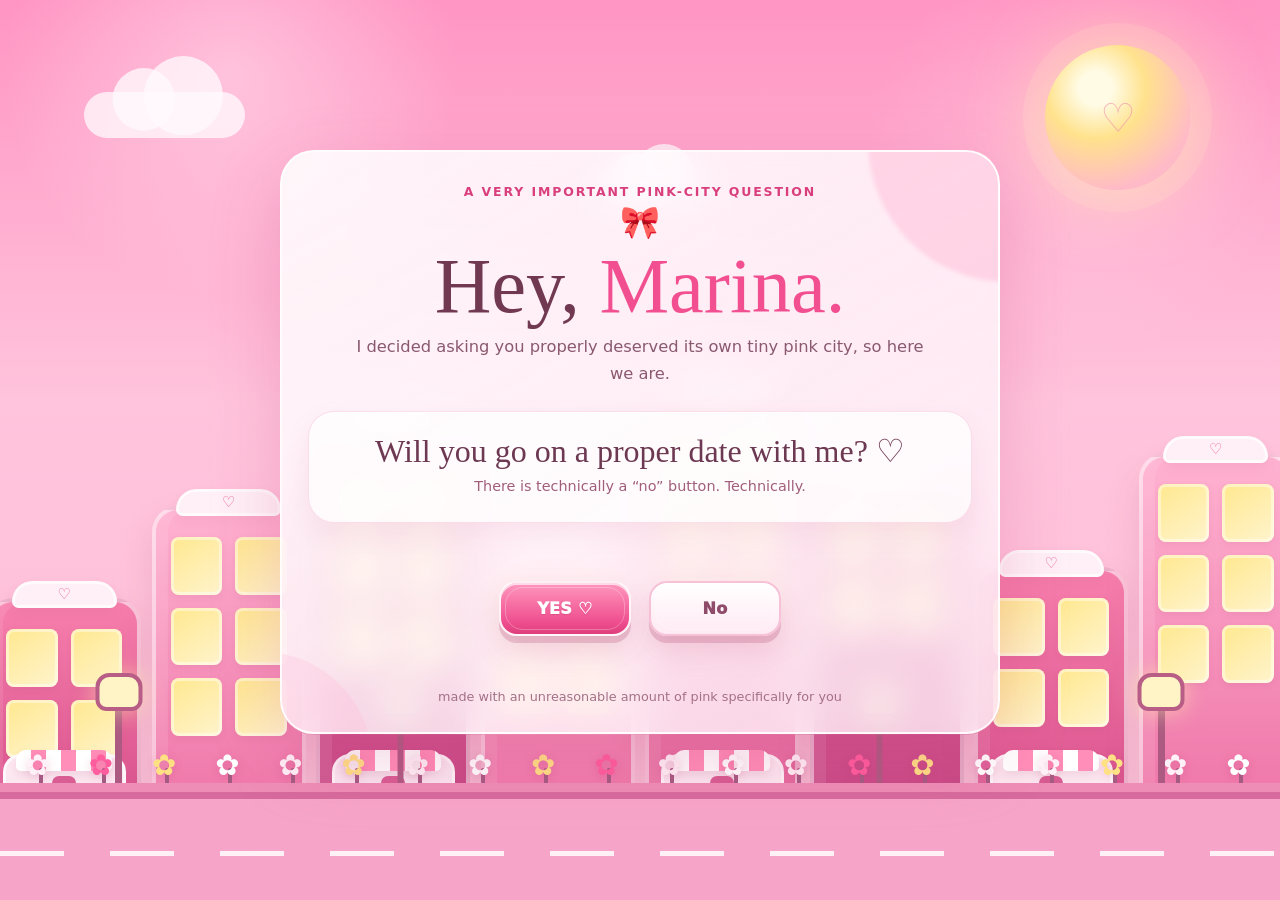
==== date/index.html @ 7b3c2dd6 "Make date page cuter and add final letter" ====
<!doctype html>
<html lang="en">
<head>
<meta charset="utf-8">
<meta name="viewport" content="width=device-width,initial-scale=1,viewport-fit=cover">
<meta name="theme-color" content="#ff8fbd">
<title>Marina, a proper date? ♡</title>
<style>
:root{--pink:#ff79ad;--hot:#f24f91;--rose:#d93f7d;--soft:#ffd5e7;--pale:#fff0f7;--ink:#6a3450;--glass:rgba(255,255,255,.8);--shadow:0 24px 70px rgba(198,63,120,.24)}
*{box-sizing:border-box}html{scroll-behavior:smooth}body{margin:0;min-height:100vh;font-family:Inter,ui-rounded,system-ui,-apple-system,"Segoe UI",sans-serif;color:var(--ink);background:linear-gradient(#ffacd0 0%,#ffd1e3 48%,#ffbdd7 100%);overflow-x:hidden}button,input{font:inherit}button{cursor:pointer;-webkit-tap-highlight-color:transparent}button:focus-visible,input:focus-visible{outline:4px solid rgba(255,255,255,.8);outline-offset:3px}
.scene{position:fixed;inset:0;overflow:hidden;pointer-events:none;z-index:0;background:radial-gradient(circle at 18% 8%,rgba(255,255,255,.38),transparent 17%),radial-gradient(circle at 84% 17%,rgba(255,246,250,.22),transparent 16%),linear-gradient(#ff95c3 0%,#ffc4dc 45%,#ffb2d0 100%)}
.sun{position:absolute;width:145px;height:145px;right:7vw;top:5vh;border-radius:50%;background:radial-gradient(circle at 35% 30%,#fffbe5 0 12%,#ffe28d 36%,#ffbac7 74%);box-shadow:0 0 0 22px rgba(255,242,190,.13),0 0 82px rgba(255,237,164,.7);animation:sunFloat 4s ease-in-out infinite}.sun:after{content:"♡";position:absolute;inset:0;display:grid;place-items:center;color:#ef8baa;font-size:2.5rem;opacity:.58}@keyframes sunFloat{50%{transform:translateY(-7px)}}
.cloud{position:absolute;width:175px;height:50px;border-radius:999px;background:rgba(255,250,253,.76);filter:blur(.2px)}.cloud:before,.cloud:after{content:"";position:absolute;background:inherit;border-radius:50%}.cloud:before{width:68px;height:68px;left:31px;bottom:8px}.cloud:after{width:86px;height:86px;right:24px;bottom:3px}.c1{left:6vw;top:10vh;transform:scale(.92)}.c2{left:44vw;top:18vh;transform:scale(.67)}
.cityGlow{position:absolute;left:0;right:0;bottom:10vh;height:49vh;background:linear-gradient(transparent,rgba(255,239,247,.1) 55%,rgba(255,230,241,.4))}.city{position:absolute;left:-2vw;right:-2vw;bottom:10vh;height:49vh;display:flex;align-items:end;justify-content:center;gap:.8vw;padding:0 1vw}.building{position:relative;width:12.5vw;min-width:90px;max-width:185px;border:4px solid rgba(255,255,255,.55);border-bottom:0;border-radius:26px 26px 0 0;background:linear-gradient(180deg,#f77fad,#d9528d);box-shadow:inset 12px 0 rgba(255,255,255,.09),0 18px 34px rgba(146,51,90,.15)}.building:nth-child(2n){background:linear-gradient(180deg,#ffb2d1,#ee75a8)}.building:nth-child(3n){background:linear-gradient(180deg,#e968a3,#c74985)}.building:nth-child(5n){background:linear-gradient(180deg,#ff9cc3,#e56b9f)}.b1{height:48%}.b2{height:69%}.b3{height:84%}.b4{height:58%}.b5{height:93%}.b6{height:76%}.b7{height:55%}.b8{height:81%}.roof{position:absolute;left:14%;right:14%;top:-21px;height:27px;border-radius:22px 22px 7px 7px;background:#fff0f7;border:3px solid rgba(255,255,255,.68);box-shadow:0 5px 12px rgba(170,62,107,.08)}.roof:after{content:"♡";position:absolute;left:50%;top:1px;transform:translateX(-50%);color:#e96099;font-size:15px;font-weight:900}.windows{display:grid;grid-template-columns:repeat(2,1fr);gap:13px;padding:27px 15px 18px}.win{aspect-ratio:1/1.12;border-radius:8px;background:linear-gradient(145deg,#ffe88f,#fff4cd);box-shadow:inset 0 0 0 3px rgba(255,255,255,.42),0 3px 7px rgba(164,68,104,.1)}.shop{position:absolute;left:8%;right:8%;bottom:0;height:56px;border-radius:18px 18px 0 0;background:rgba(255,245,250,.92);border:3px solid rgba(255,255,255,.62);border-bottom:0}.awning{position:absolute;left:9%;right:9%;bottom:39px;height:21px;border-radius:10px 10px 5px 5px;background:repeating-linear-gradient(90deg,#fff 0 15px,#ff8eb8 15px 30px);box-shadow:0 5px 10px rgba(151,51,91,.1)}.door{position:absolute;left:50%;bottom:0;transform:translateX(-50%);width:24px;height:34px;border-radius:7px 7px 0 0;background:#d85d93}.street{position:absolute;left:0;right:0;bottom:0;height:13vh;background:linear-gradient(#ee8eb7 0 8%,#d76b9d 8% 14%,#f6a5c8 14% 100%)}.street:after{content:"";position:absolute;left:0;right:0;top:58%;height:5px;background:repeating-linear-gradient(90deg,rgba(255,255,255,.85) 0 64px,transparent 64px 110px)}.flowerbed{position:absolute;left:0;right:0;bottom:10.5vh;height:72px;display:flex;justify-content:space-around;align-items:end;padding:0 8px}.flower{position:relative;width:28px;height:58px}.flower:before{content:"";position:absolute;left:13px;bottom:0;width:4px;height:38px;background:#a45d84;border-radius:3px}.flower:after{content:"✿";position:absolute;left:0;top:0;font-size:29px;color:#fff1f7;text-shadow:0 2px 8px rgba(197,56,114,.25)}.flower:nth-child(2n):after{color:#ff5d9d}.flower:nth-child(3n):after{color:#ffe184}.flower:nth-child(4n):after{color:#fff}.lamp{position:absolute;bottom:10.2vh;width:7px;height:118px;background:#ad5a82;border-radius:7px}.lamp:before{content:"";position:absolute;left:50%;top:-17px;transform:translateX(-50%);width:39px;height:30px;border-radius:14px 14px 11px 11px;background:#fff4c6;border:4px solid #b75d86;box-shadow:0 0 23px rgba(255,240,169,.6)}.l1{left:9vw}.l2{right:9vw}.l3{left:31vw;transform:scale(.85)}.l4{right:31vw;transform:scale(.85)}.petal{position:absolute;top:-10vh;font-size:18px;opacity:.7;animation:fall linear infinite;color:#fff4f9;text-shadow:0 2px 7px rgba(199,65,118,.14)}@keyframes fall{to{transform:translate(70px,120vh) rotate(420deg);opacity:.15}}
main{position:relative;z-index:2;min-height:100vh;display:grid;place-items:center;padding:34px 16px 50px}.card{width:min(720px,100%);border:2px solid rgba(255,255,255,.84);border-radius:34px;background:linear-gradient(150deg,rgba(255,255,255,.87),rgba(255,238,247,.78));backdrop-filter:blur(18px);-webkit-backdrop-filter:blur(18px);box-shadow:var(--shadow);padding:32px 26px 28px;overflow:hidden;position:relative}.card:before{content:"";position:absolute;width:280px;height:280px;border-radius:50%;right:-150px;top:-150px;background:rgba(255,126,177,.22);filter:blur(2px)}.card:after{content:"";position:absolute;width:220px;height:220px;border-radius:50%;left:-130px;bottom:-140px;background:rgba(255,188,216,.28)}.card>*{position:relative;z-index:1}.mini{text-align:center;font-size:.78rem;font-weight:900;letter-spacing:.15em;text-transform:uppercase;color:var(--rose)}.bow{text-align:center;font-size:2rem;margin:4px 0 3px}h1,h2{font-family:Georgia,"Times New Roman",serif;font-weight:500}h1{margin:7px auto 10px;text-align:center;font-size:clamp(2.4rem,7vw,4.9rem);line-height:.97;color:#713951}h1 span,h2 span{color:var(--hot)}.subtitle{max-width:570px;margin:0 auto;text-align:center;line-height:1.65;color:#8a5970;font-size:1.02rem}.question{margin:24px auto 15px;padding:20px 18px;border-radius:26px;background:rgba(255,255,255,.77);border:1px solid rgba(229,83,142,.18);text-align:center;box-shadow:inset 0 1px 0 rgba(255,255,255,.95),0 10px 26px rgba(176,62,110,.08)}.questionText{font-size:clamp(1.45rem,4vw,2rem);font-family:Georgia,"Times New Roman",serif;color:#6d3851}.tease{min-height:24px;margin-top:8px;color:#a15e7b;font-size:.9rem}.answerZone{min-height:135px;display:flex;align-items:center;justify-content:center;gap:18px;flex-wrap:wrap;padding:12px 0 6px}
.answer,.continue,.option,.messageBtn,.letterClose{position:relative;border:2px solid rgba(255,255,255,.92);box-shadow:0 7px 0 rgba(167,55,103,.22),0 14px 28px rgba(184,61,112,.18),inset 0 2px 0 rgba(255,255,255,.65);transition:transform .16s ease,box-shadow .16s ease,filter .16s ease}.answer:before,.continue:before,.option:before,.messageBtn:before{content:"";position:absolute;inset:4px;border-radius:inherit;border:1px solid rgba(255,255,255,.28);pointer-events:none}.answer{border-radius:18px;padding:16px 29px;font-weight:950;letter-spacing:.02em;min-width:132px}.yes{color:#fff;background:linear-gradient(180deg,#ff97bd 0%,#ef4f8f 76%,#de3e7c 100%);text-shadow:0 1px 1px rgba(145,36,79,.2);transform:scale(var(--yesScale,1));z-index:4}.no{color:#8f4c6a;background:linear-gradient(180deg,#fff 0%,#ffeaf3 100%);border-color:#f7c2d7}.answer:hover,.continue:hover:not(:disabled),.option:hover,.messageBtn:hover,.letterClose:hover{filter:brightness(1.035);transform:translateY(-2px)}.answer:active,.continue:active:not(:disabled),.option:active,.messageBtn:active,.letterClose:active{transform:translateY(5px);box-shadow:0 2px 0 rgba(167,55,103,.22),0 7px 15px rgba(184,61,112,.14),inset 0 2px 0 rgba(255,255,255,.5)}.yes:active{transform:scale(var(--yesScale,1)) translateY(5px)}.step{display:none}.step.show{display:block;animation:stepIn .45s cubic-bezier(.2,.8,.2,1)}@keyframes stepIn{from{opacity:0;transform:translateY(14px) scale(.985)}}h2{text-align:center;font-size:clamp(2rem,6vw,3.4rem);margin:8px 0;color:#6f3852}.bigYay{text-align:center;font-size:2.4rem;margin:0 0 4px}.stepCopy{text-align:center;color:#88586e;line-height:1.6;margin:0 auto 20px;max-width:560px}.dateBox{max-width:420px;margin:0 auto;padding:19px;border-radius:24px;background:rgba(255,255,255,.8);border:1px solid rgba(222,81,139,.18);box-shadow:0 10px 25px rgba(174,65,112,.08)}.dateBox label{display:block;font-size:.86rem;font-weight:900;color:#ad5a7e;margin-bottom:8px}.dateBox input{width:100%;padding:15px 16px;border-radius:17px;border:1.5px solid #efacc9;background:#fff;color:#6b3850;outline:none}.dateBox input:focus{border-color:#f26b9f;box-shadow:0 0 0 4px rgba(242,107,159,.12)}.continue{width:100%;margin-top:13px;border-radius:17px;padding:15px 16px;font-weight:950;color:#fff;background:linear-gradient(180deg,#ff98be 0%,#ef4f8f 74%,#dc3e7b 100%);text-shadow:0 1px 1px rgba(145,36,79,.18)}.continue:disabled{opacity:.45;cursor:not-allowed;box-shadow:0 3px 0 rgba(167,55,103,.13);filter:grayscale(.15)}.options{display:grid;grid-template-columns:repeat(2,1fr);gap:14px;margin-top:18px}.option{min-height:122px;padding:18px 16px;border-radius:20px;background:linear-gradient(180deg,#fff 0%,#fff0f7 100%);color:#6b3c52;text-align:left;border-color:#f7c0d6}.option:hover{box-shadow:0 9px 0 rgba(167,55,103,.17),0 18px 32px rgba(174,65,112,.14),inset 0 2px 0 rgba(255,255,255,.7)}.option.selected{border-color:#f16e9f;background:linear-gradient(180deg,#ffe7f0 0%,#ffd6e5 100%);box-shadow:0 7px 0 rgba(202,69,123,.26),0 0 0 4px rgba(241,110,159,.11),0 15px 28px rgba(174,65,112,.13)}.option .icon{font-size:1.65rem;display:block;margin-bottom:6px}.option strong{display:block;font-size:1rem}.option small{display:block;margin-top:5px;line-height:1.4;color:#9c6b81}.lock{margin-top:17px}.summary{margin:19px auto 0;max-width:500px;padding:18px;border-radius:23px;background:rgba(255,255,255,.8);border:1px solid rgba(221,81,139,.16);text-align:center;line-height:1.7}.summary strong{color:var(--hot)}.finalHearts{font-size:1.5rem;letter-spacing:7px;text-align:center;color:#f05f98;margin-top:15px}.tiny{text-align:center;margin-top:16px;color:#a37187;font-size:.8rem}
.messageBtn{display:none;position:absolute!important;z-index:8!important;top:18px;right:18px;border-radius:15px;padding:11px 14px;background:linear-gradient(180deg,#fff 0%,#ffe2ee 100%);color:#9b4f70;font-weight:950;border-color:#f8c5d9}.messageBtn.show{display:inline-flex;align-items:center;gap:7px;animation:messagePop .35s ease}@keyframes messagePop{from{opacity:0;transform:scale(.8)}}
.letterModal{position:fixed;inset:0;z-index:60;display:none;align-items:center;justify-content:center;padding:18px;background:rgba(100,42,69,.42);backdrop-filter:blur(9px);-webkit-backdrop-filter:blur(9px)}.letterModal.show{display:flex;animation:modalFade .22s ease}@keyframes modalFade{from{opacity:0}}.letterPaper{position:relative;width:min(590px,100%);max-height:86vh;overflow:auto;padding:54px 38px 34px;border-radius:7px 7px 22px 22px;background:repeating-linear-gradient(180deg,rgba(214,124,155,.11) 0 1px,transparent 1px 32px),linear-gradient(145deg,#fffaf4,#fff1f6);border:2px solid #fff;box-shadow:0 28px 90px rgba(92,36,62,.3);transform-origin:top center;animation:letterIn .32s cubic-bezier(.2,.8,.2,1)}@keyframes letterIn{from{opacity:0;transform:translateY(-12px) scale(.96) rotateX(-8deg)}}.letterPaper:before{content:"";position:absolute;left:0;right:0;top:0;height:38px;background:linear-gradient(135deg,transparent 48%,rgba(240,150,183,.28) 49% 51%,transparent 52%),linear-gradient(225deg,transparent 48%,rgba(240,150,183,.28) 49% 51%,transparent 52%);opacity:.7}.letterPaper:after{content:"♡";position:absolute;right:27px;bottom:24px;width:52px;height:52px;border-radius:50%;display:grid;place-items:center;background:#e85891;color:#fff;font-size:1.45rem;box-shadow:0 5px 0 #c94178,0 10px 18px rgba(171,55,101,.18)}.letterClose{position:absolute;right:15px;top:14px;width:42px;height:42px;border-radius:13px;padding:0;background:linear-gradient(#fff,#ffe5ef);color:#a34d71;font-weight:950;border-color:#f5c1d5}.letterTo{font-family:Georgia,"Times New Roman",serif;font-size:1.55rem;color:#8e4968;margin-bottom:20px}.letterBody{font-family:Georgia,"Times New Roman",serif;font-size:1.08rem;line-height:1.95;color:#70465a}.letterBody p{margin:0 0 17px}.letterBody strong{color:#d94782}.letterSign{margin-top:22px;font-family:Georgia,"Times New Roman",serif;font-style:italic;color:#a34e72;font-size:1.12rem}.burst{position:fixed;z-index:50;pointer-events:none;font-size:22px;animation:burst 1000ms ease-out forwards}@keyframes burst{from{transform:translate(-50%,-50%) scale(.3);opacity:1}to{transform:translate(calc(-50% + var(--x)),calc(-50% + var(--y))) rotate(var(--r)) scale(1.5);opacity:0}}
@media(max-width:650px){.card{padding:27px 15px 23px;border-radius:28px}.options{grid-template-columns:1fr}.answerZone{gap:12px}.city{gap:.25vw;left:-8vw;right:-8vw;height:45vh}.building{min-width:72px}.windows{gap:8px;padding:20px 9px}.sun{width:105px;height:105px}.messageBtn{top:12px;right:12px;padding:10px 11px;font-size:.82rem}.letterPaper{padding:50px 20px 28px}.letterBody{font-size:1rem;line-height:1.8}.lamp{display:none}}@media(prefers-reduced-motion:reduce){*{scroll-behavior:auto!important}.petal,.sun{animation:none!important}}
</style>
</head>
<body>
<div class="scene" aria-hidden="true">
<div class="sun"></div><div class="cloud c1"></div><div class="cloud c2"></div><div class="cityGlow"></div>
<div class="city">
<div class="building b1"><div class="roof"></div><div class="windows"><i class="win"></i><i class="win"></i><i class="win"></i><i class="win"></i></div><div class="shop"><div class="awning"></div><div class="door"></div></div></div>
<div class="building b2"><div class="roof"></div><div class="windows"><i class="win"></i><i class="win"></i><i class="win"></i><i class="win"></i><i class="win"></i><i class="win"></i></div></div>
<div class="building b3"><div class="roof"></div><div class="windows"><i class="win"></i><i class="win"></i><i class="win"></i><i class="win"></i><i class="win"></i><i class="win"></i></div><div class="shop"><div class="awning"></div><div class="door"></div></div></div>
<div class="building b4"><div class="roof"></div><div class="windows"><i class="win"></i><i class="win"></i><i class="win"></i><i class="win"></i></div></div>
<div class="building b5"><div class="roof"></div><div class="windows"><i class="win"></i><i class="win"></i><i class="win"></i><i class="win"></i><i class="win"></i><i class="win"></i></div><div class="shop"><div class="awning"></div><div class="door"></div></div></div>
<div class="building b6"><div class="roof"></div><div class="windows"><i class="win"></i><i class="win"></i><i class="win"></i><i class="win"></i></div></div>
<div class="building b7"><div class="roof"></div><div class="windows"><i class="win"></i><i class="win"></i><i class="win"></i><i class="win"></i></div><div class="shop"><div class="awning"></div><div class="door"></div></div></div>
<div class="building b8"><div class="roof"></div><div class="windows"><i class="win"></i><i class="win"></i><i class="win"></i><i class="win"></i><i class="win"></i><i class="win"></i></div></div>
</div>
<div class="flowerbed"><span class="flower"></span><span class="flower"></span><span class="flower"></span><span class="flower"></span><span class="flower"></span><span class="flower"></span><span class="flower"></span><span class="flower"></span><span class="flower"></span><span class="flower"></span><span class="flower"></span><span class="flower"></span><span class="flower"></span><span class="flower"></span><span class="flower"></span><span class="flower"></span><span class="flower"></span><span class="flower"></span><span class="flower"></span><span class="flower"></span></div><span class="lamp l1"></span><span class="lamp l2"></span><span class="lamp l3"></span><span class="lamp l4"></span><div class="street"></div>
</div>
<main><section class="card" id="card">
<button class="messageBtn" id="messageBtn" type="button" aria-haspopup="dialog">💌 New message</button>
<div class="step show" id="step1"><div class="mini">a very important pink-city question</div><div class="bow">🎀</div><h1>Hey, <span>Marina.</span></h1><p class="subtitle">I decided asking you properly deserved its own tiny pink city, so here we are.</p><div class="question"><div class="questionText">Will you go on a proper date with me? ♡</div><div class="tease" id="tease">There is technically a “no” button. Technically.</div></div><div class="answerZone" id="answerZone"><button class="answer yes" id="yesBtn" type="button">YES ♡</button><button class="answer no" id="noBtn" type="button">No</button></div><div class="tiny">made with an unreasonable amount of pink specifically for you</div></div>
<div class="step" id="step2"><div class="bigYay">💗 🎀 💗</div><h2>YAY! <span>You said yes.</span></h2><p class="stepCopy">Okay, important decision number two: pick the day that works best for you.</p><div class="dateBox"><label for="dateInput">Choose our date ♡</label><input id="dateInput" type="date" aria-label="Choose a date"><button class="continue" id="dateContinue" type="button" disabled>Next: pick the vibe ♡</button></div></div>
<div class="step" id="step3"><div class="bigYay">🌷 💕 🌷</div><h2>Pick the <span>date vibe.</span></h2><p class="stepCopy">No spoilers. Just choose what sounds cutest and I’ll handle the actual plan.</p><div class="options" id="options"><button class="option" type="button" data-choice="Something outdoors"><span class="icon">🌷</span><strong>Something Outdoors</strong><small>Fresh air, cute views, and somewhere we can walk around.</small></button><button class="option" type="button" data-choice="Something cozy indoors"><span class="icon">🎀</span><strong>Something Cozy Indoors</strong><small>Comfortable, cute, and definitely not dependent on the weather.</small></button><button class="option" type="button" data-choice="Food + somewhere cute"><span class="icon">🍓</span><strong>Food + Somewhere Cute</strong><small>Good food first. The rest stays a mystery.</small></button><button class="option" type="button" data-choice="Something fun and active"><span class="icon">✨</span><strong>Something Fun & Active</strong><small>A little more doing, a little less sitting around.</small></button><button class="option" type="button" data-choice="Chill and talk"><span class="icon">💗</span><strong>Chill & Talk</strong><small>Low-pressure, relaxed, and plenty of time together.</small></button><button class="option" type="button" data-choice="Surprise me"><span class="icon">🎁</span><strong>Surprise Me</strong><small>You pick the day. I pick everything else.</small></button></div><button class="continue lock" id="lockBtn" type="button" disabled>Lock it in ♡</button></div>
<div class="step" id="step4"><div class="bigYay">💞 ✨ 🎀 ✨ 💞</div><h2>It’s a <span>date.</span></h2><p class="stepCopy">Excellent choice. I am now officially way too excited about this.</p><div class="summary" id="summary"></div><div class="finalHearts">♡ ♡ ♡ ♡ ♡</div><div class="tiny">Screenshot this so there is absolutely no pretending this never happened.</div></div>
</section></main>
<div class="letterModal" id="letterModal" role="dialog" aria-modal="true" aria-labelledby="letterTitle"><article class="letterPaper"><button class="letterClose" id="letterClose" type="button" aria-label="Close letter">×</button><div class="letterTo" id="letterTitle">Dear Marina, ♡</div><div class="letterBody"><p>I know we joke around, bully each other, and probably spend way too much time pretending we don’t care as much as we actually do, but I wanted to say something without turning it into a joke for once.</p><p>I really like the person you are. You’re sweet in ways you probably don’t even notice, you show up for people when they need you, and somehow you make normal days feel a little more fun just by being there.</p><p>I know talking about feelings isn’t always the easiest thing for you, and I never want you to feel like you have to force anything or have the perfect words. I just want you to know that <strong>I appreciate you, I care about you, and I’m really happy I get to know you.</strong></p><p>So yes, this whole ridiculous pink city was me trying to ask you on a proper date, but more than that, I wanted you to have something you could open and know that somebody was thinking about you and smiling while making it.</p><p>I’m really looking forward to our date, Marina. Not because it has to be perfect, but because it gets to be with you. ♡</p></div><div class="letterSign">Yours,<br>Andrew ♡</div></article></div>
<script>
const step1=document.getElementById('step1'),step2=document.getElementById('step2'),step3=document.getElementById('step3'),step4=document.getElementById('step4'),yesBtn=document.getElementById('yesBtn'),noBtn=document.getElementById('noBtn'),tease=document.getElementById('tease'),dateInput=document.getElementById('dateInput'),dateContinue=document.getElementById('dateContinue'),lockBtn=document.getElementById('lockBtn'),options=[...document.querySelectorAll('.option')],summary=document.getElementById('summary'),messageBtn=document.getElementById('messageBtn'),letterModal=document.getElementById('letterModal'),letterClose=document.getElementById('letterClose');let noCount=0,chosenDate='',chosenChoice='';const noMessages=['Interesting choice. The YES button has filed an appeal.','Are you suuuure? Because it appears to be getting stronger.','Marina. The pink city is literally watching.','Okay, now you’re just feeding the YES button.','This is getting suspiciously difficult to say no to.','I fear YES may soon become the entire website.','At this point the universe is being very clear.'];
function showStep(from,to){from.classList.remove('show');to.classList.add('show');document.getElementById('card').scrollIntoView({behavior:'smooth',block:'center'})}function heartBurst(x=innerWidth/2,y=innerHeight/2,amount=22){const symbols=['♡','♥','✿','🎀','✨'];for(let i=0;i<amount;i++){const el=document.createElement('span');el.className='burst';el.textContent=symbols[Math.floor(Math.random()*symbols.length)];el.style.left=x+'px';el.style.top=y+'px';el.style.setProperty('--x',(Math.random()*300-150)+'px');el.style.setProperty('--y',(Math.random()*300-160)+'px');el.style.setProperty('--r',(Math.random()*360-180)+'deg');el.style.color=i%3===0?'#fff':'#f14f90';document.body.appendChild(el);setTimeout(()=>el.remove(),1050)}}
noBtn.addEventListener('click',()=>{noCount++;const scale=Math.min(1+noCount*.28,3.15);yesBtn.style.setProperty('--yesScale',scale);tease.textContent=noMessages[Math.min(noCount-1,noMessages.length-1)];noBtn.textContent=noCount<3?'No':(noCount<5?'Still no':'...no?')});yesBtn.addEventListener('click',e=>{heartBurst(e.clientX||innerWidth/2,e.clientY||innerHeight/2,28);setTimeout(()=>showStep(step1,step2),280)});const tomorrow=new Date();tomorrow.setDate(tomorrow.getDate()+1);const yyyy=tomorrow.getFullYear(),mm=String(tomorrow.getMonth()+1).padStart(2,'0'),dd=String(tomorrow.getDate()).padStart(2,'0');dateInput.min=`${yyyy}-${mm}-${dd}`;dateInput.addEventListener('change',()=>{chosenDate=dateInput.value;dateContinue.disabled=!chosenDate});dateContinue.addEventListener('click',()=>{if(!chosenDate)return;showStep(step2,step3)});options.forEach(btn=>btn.addEventListener('click',()=>{options.forEach(x=>x.classList.remove('selected'));btn.classList.add('selected');chosenChoice=btn.dataset.choice;lockBtn.disabled=false}));lockBtn.addEventListener('click',e=>{if(!chosenDate||!chosenChoice)return;const d=new Date(chosenDate+'T12:00:00');const pretty=d.toLocaleDateString(undefined,{weekday:'long',month:'long',day:'numeric',year:'numeric'});summary.innerHTML=`<strong>${pretty}</strong><br>${chosenChoice}<br><br>Official status: extremely cute and 100% happening. ♡`;heartBurst(e.clientX||innerWidth/2,e.clientY||innerHeight/2,34);setTimeout(()=>{showStep(step3,step4);messageBtn.classList.add('show')},250)});
function openLetter(){letterModal.classList.add('show');document.body.style.overflow='hidden';letterClose.focus()}function closeLetter(){letterModal.classList.remove('show');document.body.style.overflow='';messageBtn.focus()}messageBtn.addEventListener('click',openLetter);letterClose.addEventListener('click',closeLetter);letterModal.addEventListener('click',e=>{if(e.target===letterModal)closeLetter()});document.addEventListener('keydown',e=>{if(e.key==='Escape'&&letterModal.classList.contains('show'))closeLetter()});(function makePetals(){const scene=document.querySelector('.scene');for(let i=0;i<24;i++){const p=document.createElement('span');p.className='petal';p.textContent=i%4===0?'✿':'♡';p.style.left=Math.random()*100+'vw';p.style.animationDuration=(8+Math.random()*10)+'s';p.style.animationDelay=(-Math.random()*14)+'s';p.style.fontSize=(12+Math.random()*16)+'px';scene.appendChild(p)}})();
</script>
</body>
</html>
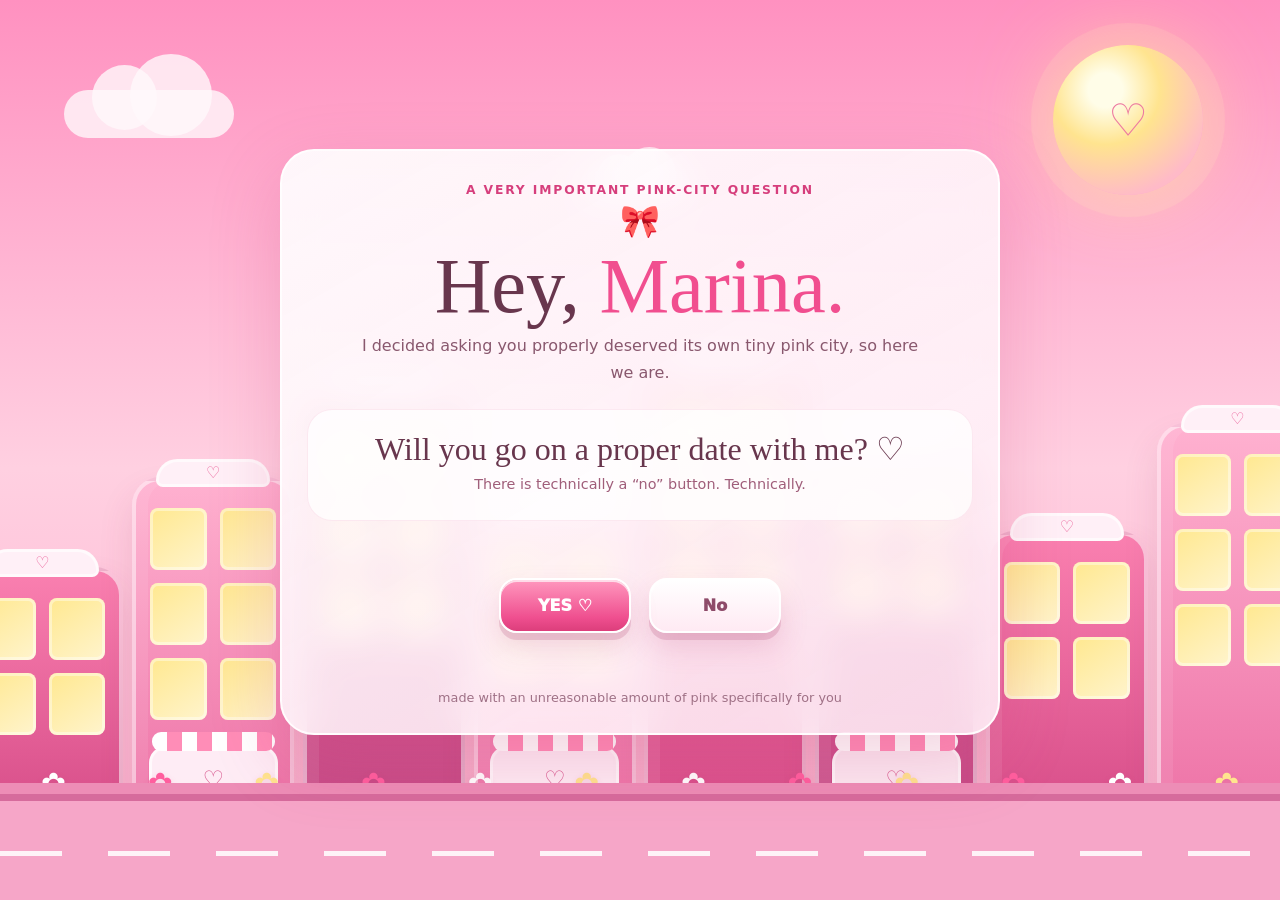
==== commit 946178b1: "Move date message notification and shorten letter" ====
--- a/date/index.html
+++ b/date/index.html
@@ -1,52 +1,12 @@
-<!doctype html>
-<html lang="en">
-<head>
-<meta charset="utf-8">
-<meta name="viewport" content="width=device-width,initial-scale=1,viewport-fit=cover">
-<meta name="theme-color" content="#ff8fbd">
-<title>Marina, a proper date? ♡</title>
-<style>
-:root{--pink:#ff79ad;--hot:#f24f91;--rose:#d93f7d;--soft:#ffd5e7;--pale:#fff0f7;--ink:#6a3450;--glass:rgba(255,255,255,.8);--shadow:0 24px 70px rgba(198,63,120,.24)}
-*{box-sizing:border-box}html{scroll-behavior:smooth}body{margin:0;min-height:100vh;font-family:Inter,ui-rounded,system-ui,-apple-system,"Segoe UI",sans-serif;color:var(--ink);background:linear-gradient(#ffacd0 0%,#ffd1e3 48%,#ffbdd7 100%);overflow-x:hidden}button,input{font:inherit}button{cursor:pointer;-webkit-tap-highlight-color:transparent}button:focus-visible,input:focus-visible{outline:4px solid rgba(255,255,255,.8);outline-offset:3px}
-.scene{position:fixed;inset:0;overflow:hidden;pointer-events:none;z-index:0;background:radial-gradient(circle at 18% 8%,rgba(255,255,255,.38),transparent 17%),radial-gradient(circle at 84% 17%,rgba(255,246,250,.22),transparent 16%),linear-gradient(#ff95c3 0%,#ffc4dc 45%,#ffb2d0 100%)}
-.sun{position:absolute;width:145px;height:145px;right:7vw;top:5vh;border-radius:50%;background:radial-gradient(circle at 35% 30%,#fffbe5 0 12%,#ffe28d 36%,#ffbac7 74%);box-shadow:0 0 0 22px rgba(255,242,190,.13),0 0 82px rgba(255,237,164,.7);animation:sunFloat 4s ease-in-out infinite}.sun:after{content:"♡";position:absolute;inset:0;display:grid;place-items:center;color:#ef8baa;font-size:2.5rem;opacity:.58}@keyframes sunFloat{50%{transform:translateY(-7px)}}
-.cloud{position:absolute;width:175px;height:50px;border-radius:999px;background:rgba(255,250,253,.76);filter:blur(.2px)}.cloud:before,.cloud:after{content:"";position:absolute;background:inherit;border-radius:50%}.cloud:before{width:68px;height:68px;left:31px;bottom:8px}.cloud:after{width:86px;height:86px;right:24px;bottom:3px}.c1{left:6vw;top:10vh;transform:scale(.92)}.c2{left:44vw;top:18vh;transform:scale(.67)}
-.cityGlow{position:absolute;left:0;right:0;bottom:10vh;height:49vh;background:linear-gradient(transparent,rgba(255,239,247,.1) 55%,rgba(255,230,241,.4))}.city{position:absolute;left:-2vw;right:-2vw;bottom:10vh;height:49vh;display:flex;align-items:end;justify-content:center;gap:.8vw;padding:0 1vw}.building{position:relative;width:12.5vw;min-width:90px;max-width:185px;border:4px solid rgba(255,255,255,.55);border-bottom:0;border-radius:26px 26px 0 0;background:linear-gradient(180deg,#f77fad,#d9528d);box-shadow:inset 12px 0 rgba(255,255,255,.09),0 18px 34px rgba(146,51,90,.15)}.building:nth-child(2n){background:linear-gradient(180deg,#ffb2d1,#ee75a8)}.building:nth-child(3n){background:linear-gradient(180deg,#e968a3,#c74985)}.building:nth-child(5n){background:linear-gradient(180deg,#ff9cc3,#e56b9f)}.b1{height:48%}.b2{height:69%}.b3{height:84%}.b4{height:58%}.b5{height:93%}.b6{height:76%}.b7{height:55%}.b8{height:81%}.roof{position:absolute;left:14%;right:14%;top:-21px;height:27px;border-radius:22px 22px 7px 7px;background:#fff0f7;border:3px solid rgba(255,255,255,.68);box-shadow:0 5px 12px rgba(170,62,107,.08)}.roof:after{content:"♡";position:absolute;left:50%;top:1px;transform:translateX(-50%);color:#e96099;font-size:15px;font-weight:900}.windows{display:grid;grid-template-columns:repeat(2,1fr);gap:13px;padding:27px 15px 18px}.win{aspect-ratio:1/1.12;border-radius:8px;background:linear-gradient(145deg,#ffe88f,#fff4cd);box-shadow:inset 0 0 0 3px rgba(255,255,255,.42),0 3px 7px rgba(164,68,104,.1)}.shop{position:absolute;left:8%;right:8%;bottom:0;height:56px;border-radius:18px 18px 0 0;background:rgba(255,245,250,.92);border:3px solid rgba(255,255,255,.62);border-bottom:0}.awning{position:absolute;left:9%;right:9%;bottom:39px;height:21px;border-radius:10px 10px 5px 5px;background:repeating-linear-gradient(90deg,#fff 0 15px,#ff8eb8 15px 30px);box-shadow:0 5px 10px rgba(151,51,91,.1)}.door{position:absolute;left:50%;bottom:0;transform:translateX(-50%);width:24px;height:34px;border-radius:7px 7px 0 0;background:#d85d93}.street{position:absolute;left:0;right:0;bottom:0;height:13vh;background:linear-gradient(#ee8eb7 0 8%,#d76b9d 8% 14%,#f6a5c8 14% 100%)}.street:after{content:"";position:absolute;left:0;right:0;top:58%;height:5px;background:repeating-linear-gradient(90deg,rgba(255,255,255,.85) 0 64px,transparent 64px 110px)}.flowerbed{position:absolute;left:0;right:0;bottom:10.5vh;height:72px;display:flex;justify-content:space-around;align-items:end;padding:0 8px}.flower{position:relative;width:28px;height:58px}.flower:before{content:"";position:absolute;left:13px;bottom:0;width:4px;height:38px;background:#a45d84;border-radius:3px}.flower:after{content:"✿";position:absolute;left:0;top:0;font-size:29px;color:#fff1f7;text-shadow:0 2px 8px rgba(197,56,114,.25)}.flower:nth-child(2n):after{color:#ff5d9d}.flower:nth-child(3n):after{color:#ffe184}.flower:nth-child(4n):after{color:#fff}.lamp{position:absolute;bottom:10.2vh;width:7px;height:118px;background:#ad5a82;border-radius:7px}.lamp:before{content:"";position:absolute;left:50%;top:-17px;transform:translateX(-50%);width:39px;height:30px;border-radius:14px 14px 11px 11px;background:#fff4c6;border:4px solid #b75d86;box-shadow:0 0 23px rgba(255,240,169,.6)}.l1{left:9vw}.l2{right:9vw}.l3{left:31vw;transform:scale(.85)}.l4{right:31vw;transform:scale(.85)}.petal{position:absolute;top:-10vh;font-size:18px;opacity:.7;animation:fall linear infinite;color:#fff4f9;text-shadow:0 2px 7px rgba(199,65,118,.14)}@keyframes fall{to{transform:translate(70px,120vh) rotate(420deg);opacity:.15}}
-main{position:relative;z-index:2;min-height:100vh;display:grid;place-items:center;padding:34px 16px 50px}.card{width:min(720px,100%);border:2px solid rgba(255,255,255,.84);border-radius:34px;background:linear-gradient(150deg,rgba(255,255,255,.87),rgba(255,238,247,.78));backdrop-filter:blur(18px);-webkit-backdrop-filter:blur(18px);box-shadow:var(--shadow);padding:32px 26px 28px;overflow:hidden;position:relative}.card:before{content:"";position:absolute;width:280px;height:280px;border-radius:50%;right:-150px;top:-150px;background:rgba(255,126,177,.22);filter:blur(2px)}.card:after{content:"";position:absolute;width:220px;height:220px;border-radius:50%;left:-130px;bottom:-140px;background:rgba(255,188,216,.28)}.card>*{position:relative;z-index:1}.mini{text-align:center;font-size:.78rem;font-weight:900;letter-spacing:.15em;text-transform:uppercase;color:var(--rose)}.bow{text-align:center;font-size:2rem;margin:4px 0 3px}h1,h2{font-family:Georgia,"Times New Roman",serif;font-weight:500}h1{margin:7px auto 10px;text-align:center;font-size:clamp(2.4rem,7vw,4.9rem);line-height:.97;color:#713951}h1 span,h2 span{color:var(--hot)}.subtitle{max-width:570px;margin:0 auto;text-align:center;line-height:1.65;color:#8a5970;font-size:1.02rem}.question{margin:24px auto 15px;padding:20px 18px;border-radius:26px;background:rgba(255,255,255,.77);border:1px solid rgba(229,83,142,.18);text-align:center;box-shadow:inset 0 1px 0 rgba(255,255,255,.95),0 10px 26px rgba(176,62,110,.08)}.questionText{font-size:clamp(1.45rem,4vw,2rem);font-family:Georgia,"Times New Roman",serif;color:#6d3851}.tease{min-height:24px;margin-top:8px;color:#a15e7b;font-size:.9rem}.answerZone{min-height:135px;display:flex;align-items:center;justify-content:center;gap:18px;flex-wrap:wrap;padding:12px 0 6px}
-.answer,.continue,.option,.messageBtn,.letterClose{position:relative;border:2px solid rgba(255,255,255,.92);box-shadow:0 7px 0 rgba(167,55,103,.22),0 14px 28px rgba(184,61,112,.18),inset 0 2px 0 rgba(255,255,255,.65);transition:transform .16s ease,box-shadow .16s ease,filter .16s ease}.answer:before,.continue:before,.option:before,.messageBtn:before{content:"";position:absolute;inset:4px;border-radius:inherit;border:1px solid rgba(255,255,255,.28);pointer-events:none}.answer{border-radius:18px;padding:16px 29px;font-weight:950;letter-spacing:.02em;min-width:132px}.yes{color:#fff;background:linear-gradient(180deg,#ff97bd 0%,#ef4f8f 76%,#de3e7c 100%);text-shadow:0 1px 1px rgba(145,36,79,.2);transform:scale(var(--yesScale,1));z-index:4}.no{color:#8f4c6a;background:linear-gradient(180deg,#fff 0%,#ffeaf3 100%);border-color:#f7c2d7}.answer:hover,.continue:hover:not(:disabled),.option:hover,.messageBtn:hover,.letterClose:hover{filter:brightness(1.035);transform:translateY(-2px)}.answer:active,.continue:active:not(:disabled),.option:active,.messageBtn:active,.letterClose:active{transform:translateY(5px);box-shadow:0 2px 0 rgba(167,55,103,.22),0 7px 15px rgba(184,61,112,.14),inset 0 2px 0 rgba(255,255,255,.5)}.yes:active{transform:scale(var(--yesScale,1)) translateY(5px)}.step{display:none}.step.show{display:block;animation:stepIn .45s cubic-bezier(.2,.8,.2,1)}@keyframes stepIn{from{opacity:0;transform:translateY(14px) scale(.985)}}h2{text-align:center;font-size:clamp(2rem,6vw,3.4rem);margin:8px 0;color:#6f3852}.bigYay{text-align:center;font-size:2.4rem;margin:0 0 4px}.stepCopy{text-align:center;color:#88586e;line-height:1.6;margin:0 auto 20px;max-width:560px}.dateBox{max-width:420px;margin:0 auto;padding:19px;border-radius:24px;background:rgba(255,255,255,.8);border:1px solid rgba(222,81,139,.18);box-shadow:0 10px 25px rgba(174,65,112,.08)}.dateBox label{display:block;font-size:.86rem;font-weight:900;color:#ad5a7e;margin-bottom:8px}.dateBox input{width:100%;padding:15px 16px;border-radius:17px;border:1.5px solid #efacc9;background:#fff;color:#6b3850;outline:none}.dateBox input:focus{border-color:#f26b9f;box-shadow:0 0 0 4px rgba(242,107,159,.12)}.continue{width:100%;margin-top:13px;border-radius:17px;padding:15px 16px;font-weight:950;color:#fff;background:linear-gradient(180deg,#ff98be 0%,#ef4f8f 74%,#dc3e7b 100%);text-shadow:0 1px 1px rgba(145,36,79,.18)}.continue:disabled{opacity:.45;cursor:not-allowed;box-shadow:0 3px 0 rgba(167,55,103,.13);filter:grayscale(.15)}.options{display:grid;grid-template-columns:repeat(2,1fr);gap:14px;margin-top:18px}.option{min-height:122px;padding:18px 16px;border-radius:20px;background:linear-gradient(180deg,#fff 0%,#fff0f7 100%);color:#6b3c52;text-align:left;border-color:#f7c0d6}.option:hover{box-shadow:0 9px 0 rgba(167,55,103,.17),0 18px 32px rgba(174,65,112,.14),inset 0 2px 0 rgba(255,255,255,.7)}.option.selected{border-color:#f16e9f;background:linear-gradient(180deg,#ffe7f0 0%,#ffd6e5 100%);box-shadow:0 7px 0 rgba(202,69,123,.26),0 0 0 4px rgba(241,110,159,.11),0 15px 28px rgba(174,65,112,.13)}.option .icon{font-size:1.65rem;display:block;margin-bottom:6px}.option strong{display:block;font-size:1rem}.option small{display:block;margin-top:5px;line-height:1.4;color:#9c6b81}.lock{margin-top:17px}.summary{margin:19px auto 0;max-width:500px;padding:18px;border-radius:23px;background:rgba(255,255,255,.8);border:1px solid rgba(221,81,139,.16);text-align:center;line-height:1.7}.summary strong{color:var(--hot)}.finalHearts{font-size:1.5rem;letter-spacing:7px;text-align:center;color:#f05f98;margin-top:15px}.tiny{text-align:center;margin-top:16px;color:#a37187;font-size:.8rem}
-.messageBtn{display:none;position:absolute!important;z-index:8!important;top:18px;right:18px;border-radius:15px;padding:11px 14px;background:linear-gradient(180deg,#fff 0%,#ffe2ee 100%);color:#9b4f70;font-weight:950;border-color:#f8c5d9}.messageBtn.show{display:inline-flex;align-items:center;gap:7px;animation:messagePop .35s ease}@keyframes messagePop{from{opacity:0;transform:scale(.8)}}
-.letterModal{position:fixed;inset:0;z-index:60;display:none;align-items:center;justify-content:center;padding:18px;background:rgba(100,42,69,.42);backdrop-filter:blur(9px);-webkit-backdrop-filter:blur(9px)}.letterModal.show{display:flex;animation:modalFade .22s ease}@keyframes modalFade{from{opacity:0}}.letterPaper{position:relative;width:min(590px,100%);max-height:86vh;overflow:auto;padding:54px 38px 34px;border-radius:7px 7px 22px 22px;background:repeating-linear-gradient(180deg,rgba(214,124,155,.11) 0 1px,transparent 1px 32px),linear-gradient(145deg,#fffaf4,#fff1f6);border:2px solid #fff;box-shadow:0 28px 90px rgba(92,36,62,.3);transform-origin:top center;animation:letterIn .32s cubic-bezier(.2,.8,.2,1)}@keyframes letterIn{from{opacity:0;transform:translateY(-12px) scale(.96) rotateX(-8deg)}}.letterPaper:before{content:"";position:absolute;left:0;right:0;top:0;height:38px;background:linear-gradient(135deg,transparent 48%,rgba(240,150,183,.28) 49% 51%,transparent 52%),linear-gradient(225deg,transparent 48%,rgba(240,150,183,.28) 49% 51%,transparent 52%);opacity:.7}.letterPaper:after{content:"♡";position:absolute;right:27px;bottom:24px;width:52px;height:52px;border-radius:50%;display:grid;place-items:center;background:#e85891;color:#fff;font-size:1.45rem;box-shadow:0 5px 0 #c94178,0 10px 18px rgba(171,55,101,.18)}.letterClose{position:absolute;right:15px;top:14px;width:42px;height:42px;border-radius:13px;padding:0;background:linear-gradient(#fff,#ffe5ef);color:#a34d71;font-weight:950;border-color:#f5c1d5}.letterTo{font-family:Georgia,"Times New Roman",serif;font-size:1.55rem;color:#8e4968;margin-bottom:20px}.letterBody{font-family:Georgia,"Times New Roman",serif;font-size:1.08rem;line-height:1.95;color:#70465a}.letterBody p{margin:0 0 17px}.letterBody strong{color:#d94782}.letterSign{margin-top:22px;font-family:Georgia,"Times New Roman",serif;font-style:italic;color:#a34e72;font-size:1.12rem}.burst{position:fixed;z-index:50;pointer-events:none;font-size:22px;animation:burst 1000ms ease-out forwards}@keyframes burst{from{transform:translate(-50%,-50%) scale(.3);opacity:1}to{transform:translate(calc(-50% + var(--x)),calc(-50% + var(--y))) rotate(var(--r)) scale(1.5);opacity:0}}
-@media(max-width:650px){.card{padding:27px 15px 23px;border-radius:28px}.options{grid-template-columns:1fr}.answerZone{gap:12px}.city{gap:.25vw;left:-8vw;right:-8vw;height:45vh}.building{min-width:72px}.windows{gap:8px;padding:20px 9px}.sun{width:105px;height:105px}.messageBtn{top:12px;right:12px;padding:10px 11px;font-size:.82rem}.letterPaper{padding:50px 20px 28px}.letterBody{font-size:1rem;line-height:1.8}.lamp{display:none}}@media(prefers-reduced-motion:reduce){*{scroll-behavior:auto!important}.petal,.sun{animation:none!important}}
-</style>
-</head>
-<body>
-<div class="scene" aria-hidden="true">
-<div class="sun"></div><div class="cloud c1"></div><div class="cloud c2"></div><div class="cityGlow"></div>
-<div class="city">
-<div class="building b1"><div class="roof"></div><div class="windows"><i class="win"></i><i class="win"></i><i class="win"></i><i class="win"></i></div><div class="shop"><div class="awning"></div><div class="door"></div></div></div>
-<div class="building b2"><div class="roof"></div><div class="windows"><i class="win"></i><i class="win"></i><i class="win"></i><i class="win"></i><i class="win"></i><i class="win"></i></div></div>
-<div class="building b3"><div class="roof"></div><div class="windows"><i class="win"></i><i class="win"></i><i class="win"></i><i class="win"></i><i class="win"></i><i class="win"></i></div><div class="shop"><div class="awning"></div><div class="door"></div></div></div>
-<div class="building b4"><div class="roof"></div><div class="windows"><i class="win"></i><i class="win"></i><i class="win"></i><i class="win"></i></div></div>
-<div class="building b5"><div class="roof"></div><div class="windows"><i class="win"></i><i class="win"></i><i class="win"></i><i class="win"></i><i class="win"></i><i class="win"></i></div><div class="shop"><div class="awning"></div><div class="door"></div></div></div>
-<div class="building b6"><div class="roof"></div><div class="windows"><i class="win"></i><i class="win"></i><i class="win"></i><i class="win"></i></div></div>
-<div class="building b7"><div class="roof"></div><div class="windows"><i class="win"></i><i class="win"></i><i class="win"></i><i class="win"></i></div><div class="shop"><div class="awning"></div><div class="door"></div></div></div>
-<div class="building b8"><div class="roof"></div><div class="windows"><i class="win"></i><i class="win"></i><i class="win"></i><i class="win"></i><i class="win"></i><i class="win"></i></div></div>
-</div>
-<div class="flowerbed"><span class="flower"></span><span class="flower"></span><span class="flower"></span><span class="flower"></span><span class="flower"></span><span class="flower"></span><span class="flower"></span><span class="flower"></span><span class="flower"></span><span class="flower"></span><span class="flower"></span><span class="flower"></span><span class="flower"></span><span class="flower"></span><span class="flower"></span><span class="flower"></span><span class="flower"></span><span class="flower"></span><span class="flower"></span><span class="flower"></span></div><span class="lamp l1"></span><span class="lamp l2"></span><span class="lamp l3"></span><span class="lamp l4"></span><div class="street"></div>
-</div>
-<main><section class="card" id="card">
-<button class="messageBtn" id="messageBtn" type="button" aria-haspopup="dialog">💌 New message</button>
-<div class="step show" id="step1"><div class="mini">a very important pink-city question</div><div class="bow">🎀</div><h1>Hey, <span>Marina.</span></h1><p class="subtitle">I decided asking you properly deserved its own tiny pink city, so here we are.</p><div class="question"><div class="questionText">Will you go on a proper date with me? ♡</div><div class="tease" id="tease">There is technically a “no” button. Technically.</div></div><div class="answerZone" id="answerZone"><button class="answer yes" id="yesBtn" type="button">YES ♡</button><button class="answer no" id="noBtn" type="button">No</button></div><div class="tiny">made with an unreasonable amount of pink specifically for you</div></div>
-<div class="step" id="step2"><div class="bigYay">💗 🎀 💗</div><h2>YAY! <span>You said yes.</span></h2><p class="stepCopy">Okay, important decision number two: pick the day that works best for you.</p><div class="dateBox"><label for="dateInput">Choose our date ♡</label><input id="dateInput" type="date" aria-label="Choose a date"><button class="continue" id="dateContinue" type="button" disabled>Next: pick the vibe ♡</button></div></div>
-<div class="step" id="step3"><div class="bigYay">🌷 💕 🌷</div><h2>Pick the <span>date vibe.</span></h2><p class="stepCopy">No spoilers. Just choose what sounds cutest and I’ll handle the actual plan.</p><div class="options" id="options"><button class="option" type="button" data-choice="Something outdoors"><span class="icon">🌷</span><strong>Something Outdoors</strong><small>Fresh air, cute views, and somewhere we can walk around.</small></button><button class="option" type="button" data-choice="Something cozy indoors"><span class="icon">🎀</span><strong>Something Cozy Indoors</strong><small>Comfortable, cute, and definitely not dependent on the weather.</small></button><button class="option" type="button" data-choice="Food + somewhere cute"><span class="icon">🍓</span><strong>Food + Somewhere Cute</strong><small>Good food first. The rest stays a mystery.</small></button><button class="option" type="button" data-choice="Something fun and active"><span class="icon">✨</span><strong>Something Fun & Active</strong><small>A little more doing, a little less sitting around.</small></button><button class="option" type="button" data-choice="Chill and talk"><span class="icon">💗</span><strong>Chill & Talk</strong><small>Low-pressure, relaxed, and plenty of time together.</small></button><button class="option" type="button" data-choice="Surprise me"><span class="icon">🎁</span><strong>Surprise Me</strong><small>You pick the day. I pick everything else.</small></button></div><button class="continue lock" id="lockBtn" type="button" disabled>Lock it in ♡</button></div>
-<div class="step" id="step4"><div class="bigYay">💞 ✨ 🎀 ✨ 💞</div><h2>It’s a <span>date.</span></h2><p class="stepCopy">Excellent choice. I am now officially way too excited about this.</p><div class="summary" id="summary"></div><div class="finalHearts">♡ ♡ ♡ ♡ ♡</div><div class="tiny">Screenshot this so there is absolutely no pretending this never happened.</div></div>
-</section></main>
-<div class="letterModal" id="letterModal" role="dialog" aria-modal="true" aria-labelledby="letterTitle"><article class="letterPaper"><button class="letterClose" id="letterClose" type="button" aria-label="Close letter">×</button><div class="letterTo" id="letterTitle">Dear Marina, ♡</div><div class="letterBody"><p>I know we joke around, bully each other, and probably spend way too much time pretending we don’t care as much as we actually do, but I wanted to say something without turning it into a joke for once.</p><p>I really like the person you are. You’re sweet in ways you probably don’t even notice, you show up for people when they need you, and somehow you make normal days feel a little more fun just by being there.</p><p>I know talking about feelings isn’t always the easiest thing for you, and I never want you to feel like you have to force anything or have the perfect words. I just want you to know that <strong>I appreciate you, I care about you, and I’m really happy I get to know you.</strong></p><p>So yes, this whole ridiculous pink city was me trying to ask you on a proper date, but more than that, I wanted you to have something you could open and know that somebody was thinking about you and smiling while making it.</p><p>I’m really looking forward to our date, Marina. Not because it has to be perfect, but because it gets to be with you. ♡</p></div><div class="letterSign">Yours,<br>Andrew ♡</div></article></div>
+<!doctype html><html lang="en"><head><meta charset="utf-8"><meta name="viewport" content="width=device-width,initial-scale=1,viewport-fit=cover"><meta name="theme-color" content="#ff8fbd"><title>Marina, a proper date? ♡</title><style>
+*{box-sizing:border-box}body{margin:0;min-height:100vh;overflow-x:hidden;font-family:Inter,ui-rounded,system-ui,-apple-system,"Segoe UI",sans-serif;color:#68364d;background:#ffb7d3}button,input{font:inherit}button{cursor:pointer}.sky{position:fixed;inset:0;overflow:hidden;pointer-events:none;background:linear-gradient(#ff91c0,#ffd0e1 52%,#ffb0cf);z-index:0}.sun{position:absolute;right:6vw;top:5vh;width:150px;height:150px;border-radius:50%;background:radial-gradient(circle at 35% 30%,#fffde8 0 12%,#ffe48f 38%,#ffbac8 76%);box-shadow:0 0 0 22px #fff1b721,0 0 80px #ffe796aa}.sun:after{content:"♡";position:absolute;inset:0;display:grid;place-items:center;color:#ed79a1;font-size:2.8rem}.cloud{position:absolute;width:170px;height:48px;border-radius:50px;background:#fff9fccc}.cloud:before,.cloud:after{content:"";position:absolute;border-radius:50%;background:inherit}.cloud:before{width:65px;height:65px;left:28px;bottom:8px}.cloud:after{width:82px;height:82px;right:22px;bottom:2px}.c1{left:5vw;top:10vh}.c2{left:43vw;top:18vh;transform:scale(.65)}.city{position:absolute;left:-3vw;right:-3vw;bottom:11vh;height:50vh;display:flex;align-items:end;justify-content:center;gap:.7vw}.b{position:relative;width:13vw;min-width:85px;max-width:180px;border:4px solid #ffffff8c;border-bottom:0;border-radius:28px 28px 0 0;background:linear-gradient(#fa80b0,#d9508b);box-shadow:inset 12px 0 #ffffff14,0 18px 34px #92335a22}.b:nth-child(even){background:linear-gradient(#ffb1d0,#ee75a8)}.b:nth-child(3n){background:linear-gradient(#e96aa5,#c74b86)}.b1{height:52%}.b2{height:72%}.b3{height:90%}.b4{height:64%}.b5{height:96%}.b6{height:78%}.b7{height:60%}.b8{height:84%}.roof{position:absolute;left:13%;right:13%;top:-22px;height:28px;border-radius:22px 22px 7px 7px;background:#fff0f7;border:3px solid #ffffffaa}.roof:after{content:"♡";position:absolute;left:50%;top:1px;transform:translateX(-50%);color:#e95e98;font-weight:900}.wins{display:grid;grid-template-columns:repeat(2,1fr);gap:13px;padding:27px 14px}.w{aspect-ratio:1/1.1;border-radius:8px;background:linear-gradient(145deg,#ffe88f,#fff4cd);box-shadow:inset 0 0 0 3px #ffffff66}.shop{position:absolute;left:8%;right:8%;bottom:0;height:55px;border-radius:17px 17px 0 0;background:#fff5faee;border:3px solid #ffffffaa;border-bottom:0}.shop:before{content:"";position:absolute;left:0;right:0;top:-17px;height:19px;border-radius:9px;background:repeating-linear-gradient(90deg,#fff 0 15px,#ff8db7 15px 30px)}.shop:after{content:"♡";position:absolute;left:50%;bottom:7px;transform:translateX(-50%);color:#d85b90;font-size:1.5rem}.flowers{position:absolute;left:0;right:0;bottom:11vh;height:65px;display:flex;justify-content:space-around;align-items:end}.f{font-size:30px;color:#fff;text-shadow:0 3px 7px #c93d7733}.f:nth-child(2n){color:#ff5e9e}.f:nth-child(3n){color:#ffe48e}.road{position:absolute;left:0;right:0;bottom:0;height:13vh;background:linear-gradient(#ed8db6 0 9%,#d66b9c 9% 15%,#f6a6c8 15%)}.road:after{content:"";position:absolute;left:0;right:0;top:58%;height:5px;background:repeating-linear-gradient(90deg,#ffffffdd 0 62px,transparent 62px 108px)}main{position:relative;z-index:2;min-height:100vh;display:grid;place-items:center;padding:32px 16px 48px}.card{width:min(720px,100%);padding:32px 25px 28px;border:2px solid #ffffffdd;border-radius:34px;background:linear-gradient(150deg,#ffffffe8,#ffedf6d9);backdrop-filter:blur(17px);box-shadow:0 24px 70px #c63f783c}.step{display:none}.step.show{display:block;animation:in .35s ease}@keyframes in{from{opacity:0;transform:translateY(12px)}}.mini{text-align:center;color:#d63e7c;font-weight:900;font-size:.77rem;letter-spacing:.15em;text-transform:uppercase}.bow{text-align:center;font-size:2rem;margin:5px}h1,h2{text-align:center;font-family:Georgia,"Times New Roman",serif;font-weight:500}h1{font-size:clamp(2.5rem,7vw,4.9rem);line-height:.96;margin:8px 0 10px}h2{font-size:clamp(2rem,6vw,3.3rem);margin:8px 0}h1 span,h2 span{color:#f14e8f}.sub,.copy{text-align:center;max-width:580px;margin:0 auto;color:#89586e;line-height:1.65}.q{margin:23px auto 15px;padding:20px;border-radius:25px;background:#ffffffc7;border:1px solid #e65c931f;text-align:center}.qtext{font:500 clamp(1.45rem,4vw,2rem) Georgia,"Times New Roman",serif}.tease{min-height:24px;margin-top:8px;color:#a05e7a;font-size:.9rem}.answers{min-height:138px;display:flex;align-items:center;justify-content:center;gap:18px;flex-wrap:wrap}.btn,.option,.message,.close{position:relative;border:2px solid #fff;border-radius:18px;font-weight:950;box-shadow:0 7px 0 #a737672f,0 14px 28px #b83d702d,inset 0 2px 0 #ffffffaa;transition:.16s}.btn{padding:16px 29px;min-width:132px}.yes{color:#fff;background:linear-gradient(#ff98be,#ef4f8f 74%,#dc3e7b);transform:scale(var(--s,1));z-index:3}.no{color:#8e4b69;background:linear-gradient(#fff,#ffeaf3)}button:hover{filter:brightness(1.035);transform:translateY(-2px)}button:active{transform:translateY(5px);box-shadow:0 2px 0 #a737672f,0 7px 15px #b83d7025}.yes:hover{transform:scale(var(--s,1)) translateY(-2px)}.yes:active{transform:scale(var(--s,1)) translateY(5px)}.datebox{max-width:420px;margin:20px auto 0;padding:19px;border-radius:23px;background:#ffffffcc;border:1px solid #e2578d22}.datebox label{display:block;margin-bottom:8px;color:#aa587c;font-size:.86rem;font-weight:900}.datebox input{width:100%;padding:15px;border-radius:16px;border:1.5px solid #efacc9;background:#fff;color:#68364d}.next{width:100%;margin-top:13px;padding:15px;border:2px solid #fff;border-radius:17px;color:#fff;font-weight:950;background:linear-gradient(#ff98be,#ef4f8f 74%,#dc3e7b);box-shadow:0 7px 0 #a737672f,0 14px 28px #b83d702d}.next:disabled{opacity:.45;cursor:not-allowed}.options{display:grid;grid-template-columns:repeat(2,1fr);gap:14px;margin-top:18px}.option{min-height:120px;padding:18px;text-align:left;color:#68364d;background:linear-gradient(#fff,#fff0f7)}.option.selected{background:linear-gradient(#ffe5ef,#ffd5e4);border-color:#f36f9f;box-shadow:0 7px 0 #ca457b42,0 0 0 4px #f16e9f1c}.option .ic{display:block;font-size:1.6rem;margin-bottom:6px}.option strong,.option small{display:block}.option small{margin-top:5px;color:#996a80;line-height:1.4}.summary{max-width:500px;margin:19px auto 0;padding:18px;border-radius:22px;background:#ffffffcc;border:1px solid #dd518b22;text-align:center;line-height:1.7}.summary strong{color:#ef4f8f}.hearts{text-align:center;margin-top:15px;color:#ef5f98;font-size:1.5rem;letter-spacing:7px}.tiny{text-align:center;margin-top:16px;color:#9f7186;font-size:.8rem}.message{display:none;position:fixed;z-index:45;top:24px;right:24px;padding:12px 16px;color:#924a69;background:linear-gradient(#fff,#ffe4ef);border-radius:17px}.message.show{display:inline-flex;align-items:center;gap:7px;animation:in .3s ease}.badge{position:absolute;right:-9px;bottom:-9px;min-width:24px;height:24px;padding:0 6px;display:grid;place-items:center;border-radius:50px;background:#e2293f;color:#fff;border:3px solid #fff;font-size:.78rem;box-shadow:0 4px 10px #8b1c2f44}.badge.read{display:none}.modal{position:fixed;inset:0;z-index:60;display:none;align-items:center;justify-content:center;padding:18px;background:#642b454f;backdrop-filter:blur(8px)}.modal.show{display:flex}.paper{position:relative;width:min(520px,100%);padding:52px 32px 30px;border-radius:8px 8px 20px 20px;background:repeating-linear-gradient(180deg,#d67c9b1c 0 1px,transparent 1px 32px),linear-gradient(145deg,#fffaf4,#fff1f6);border:2px solid #fff;box-shadow:0 28px 90px #5c243e4d}.paper:after{content:"♡";position:absolute;right:24px;bottom:20px;width:50px;height:50px;border-radius:50%;display:grid;place-items:center;background:#e85891;color:#fff;font-size:1.4rem;box-shadow:0 5px 0 #c94178}.close{position:absolute;right:13px;top:12px;width:42px;height:42px;background:linear-gradient(#fff,#ffe5ef);color:#9c4b6d}.to{font:1.5rem Georgia,"Times New Roman",serif;color:#8d4867;margin-bottom:20px}.letter{font:1.08rem/1.85 Georgia,"Times New Roman",serif;color:#70465a}.letter p{margin:0 0 15px}.letter strong{color:#d94782}.sign{margin-top:18px;font:italic 1.08rem Georgia,"Times New Roman",serif;color:#a34e72}.burst{position:fixed;z-index:70;pointer-events:none;font-size:21px;animation:burst .9s ease-out forwards}@keyframes burst{to{transform:translate(var(--x),var(--y)) rotate(var(--r)) scale(1.5);opacity:0}}@media(max-width:650px){.card{padding:27px 15px 23px}.options{grid-template-columns:1fr}.city{left:-8vw;right:-8vw;height:46vh}.b{min-width:70px}.wins{gap:8px;padding:20px 8px}.sun{width:105px;height:105px}.message{top:14px;right:14px;padding:10px 12px;font-size:.82rem}.paper{padding:48px 20px 26px}}
+</style></head><body><div class="sky"><div class="sun"></div><div class="cloud c1"></div><div class="cloud c2"></div><div class="city">
+<div class="b b1"><div class="roof"></div><div class="wins"><i class="w"></i><i class="w"></i><i class="w"></i><i class="w"></i></div></div><div class="b b2"><div class="roof"></div><div class="wins"><i class="w"></i><i class="w"></i><i class="w"></i><i class="w"></i><i class="w"></i><i class="w"></i></div><div class="shop"></div></div><div class="b b3"><div class="roof"></div><div class="wins"><i class="w"></i><i class="w"></i><i class="w"></i><i class="w"></i><i class="w"></i><i class="w"></i></div></div><div class="b b4"><div class="roof"></div><div class="wins"><i class="w"></i><i class="w"></i><i class="w"></i><i class="w"></i></div><div class="shop"></div></div><div class="b b5"><div class="roof"></div><div class="wins"><i class="w"></i><i class="w"></i><i class="w"></i><i class="w"></i><i class="w"></i><i class="w"></i></div></div><div class="b b6"><div class="roof"></div><div class="wins"><i class="w"></i><i class="w"></i><i class="w"></i><i class="w"></i></div><div class="shop"></div></div><div class="b b7"><div class="roof"></div><div class="wins"><i class="w"></i><i class="w"></i><i class="w"></i><i class="w"></i></div></div><div class="b b8"><div class="roof"></div><div class="wins"><i class="w"></i><i class="w"></i><i class="w"></i><i class="w"></i><i class="w"></i><i class="w"></i></div></div></div><div class="flowers"><span class="f">✿</span><span class="f">✿</span><span class="f">✿</span><span class="f">✿</span><span class="f">✿</span><span class="f">✿</span><span class="f">✿</span><span class="f">✿</span><span class="f">✿</span><span class="f">✿</span><span class="f">✿</span><span class="f">✿</span></div><div class="road"></div></div>
+<button class="message" id="message" type="button" aria-haspopup="dialog" aria-label="1 new message">💌 New message<span class="badge" id="badge">1</span></button><main><section class="card"><div class="step show" id="s1"><div class="mini">a very important pink-city question</div><div class="bow">🎀</div><h1>Hey, <span>Marina.</span></h1><p class="sub">I decided asking you properly deserved its own tiny pink city, so here we are.</p><div class="q"><div class="qtext">Will you go on a proper date with me? ♡</div><div class="tease" id="tease">There is technically a “no” button. Technically.</div></div><div class="answers"><button class="btn yes" id="yes">YES ♡</button><button class="btn no" id="no">No</button></div><div class="tiny">made with an unreasonable amount of pink specifically for you</div></div>
+<div class="step" id="s2"><div class="bow">💗 🎀 💗</div><h2>YAY! <span>You said yes.</span></h2><p class="copy">Pick the day that works best for you.</p><div class="datebox"><label for="date">Choose our date ♡</label><input id="date" type="date"><button class="next" id="next" disabled>Next: pick the vibe ♡</button></div></div>
+<div class="step" id="s3"><div class="bow">🌷 💕 🌷</div><h2>Pick the <span>date vibe.</span></h2><p class="copy">No spoilers. Pick what sounds cutest and I’ll handle the actual plan.</p><div class="options"><button class="option" data-v="Something outdoors"><span class="ic">🌷</span><strong>Something Outdoors</strong><small>Fresh air, cute views, walking around.</small></button><button class="option" data-v="Something cozy indoors"><span class="ic">🎀</span><strong>Something Cozy Indoors</strong><small>Comfortable, cute, weather-proof.</small></button><button class="option" data-v="Food + somewhere cute"><span class="ic">🍓</span><strong>Food + Somewhere Cute</strong><small>Good food first. The rest is a mystery.</small></button><button class="option" data-v="Something fun and active"><span class="ic">✨</span><strong>Something Fun & Active</strong><small>A little more doing, a little less sitting.</small></button><button class="option" data-v="Chill and talk"><span class="ic">💗</span><strong>Chill & Talk</strong><small>Relaxed, easy, plenty of time together.</small></button><button class="option" data-v="Surprise me"><span class="ic">🎁</span><strong>Surprise Me</strong><small>You pick the day. I pick everything else.</small></button></div><button class="next" id="lock" disabled>Lock it in ♡</button></div>
+<div class="step" id="s4"><div class="bow">💞 ✨ 🎀 ✨ 💞</div><h2>It’s a <span>date.</span></h2><p class="copy">Excellent choice. I am now officially way too excited about this.</p><div class="summary" id="summary"></div><div class="hearts">♡ ♡ ♡ ♡ ♡</div><div class="tiny">Screenshot this so there is absolutely no pretending this never happened.</div></div></section></main>
+<div class="modal" id="modal" role="dialog" aria-modal="true" aria-labelledby="letterTitle"><article class="paper"><button class="close" id="close" aria-label="Close">×</button><div class="to" id="letterTitle">Marina ♡</div><div class="letter"><p>You actually said yes. <strong>Huge mistake.</strong></p><p>Too late now though. I’ve got a date to plan and this website is legally binding.</p><p>Can’t wait ♡</p></div><div class="sign">Andrew</div></article></div>
 <script>
-const step1=document.getElementById('step1'),step2=document.getElementById('step2'),step3=document.getElementById('step3'),step4=document.getElementById('step4'),yesBtn=document.getElementById('yesBtn'),noBtn=document.getElementById('noBtn'),tease=document.getElementById('tease'),dateInput=document.getElementById('dateInput'),dateContinue=document.getElementById('dateContinue'),lockBtn=document.getElementById('lockBtn'),options=[...document.querySelectorAll('.option')],summary=document.getElementById('summary'),messageBtn=document.getElementById('messageBtn'),letterModal=document.getElementById('letterModal'),letterClose=document.getElementById('letterClose');let noCount=0,chosenDate='',chosenChoice='';const noMessages=['Interesting choice. The YES button has filed an appeal.','Are you suuuure? Because it appears to be getting stronger.','Marina. The pink city is literally watching.','Okay, now you’re just feeding the YES button.','This is getting suspiciously difficult to say no to.','I fear YES may soon become the entire website.','At this point the universe is being very clear.'];
-function showStep(from,to){from.classList.remove('show');to.classList.add('show');document.getElementById('card').scrollIntoView({behavior:'smooth',block:'center'})}function heartBurst(x=innerWidth/2,y=innerHeight/2,amount=22){const symbols=['♡','♥','✿','🎀','✨'];for(let i=0;i<amount;i++){const el=document.createElement('span');el.className='burst';el.textContent=symbols[Math.floor(Math.random()*symbols.length)];el.style.left=x+'px';el.style.top=y+'px';el.style.setProperty('--x',(Math.random()*300-150)+'px');el.style.setProperty('--y',(Math.random()*300-160)+'px');el.style.setProperty('--r',(Math.random()*360-180)+'deg');el.style.color=i%3===0?'#fff':'#f14f90';document.body.appendChild(el);setTimeout(()=>el.remove(),1050)}}
-noBtn.addEventListener('click',()=>{noCount++;const scale=Math.min(1+noCount*.28,3.15);yesBtn.style.setProperty('--yesScale',scale);tease.textContent=noMessages[Math.min(noCount-1,noMessages.length-1)];noBtn.textContent=noCount<3?'No':(noCount<5?'Still no':'...no?')});yesBtn.addEventListener('click',e=>{heartBurst(e.clientX||innerWidth/2,e.clientY||innerHeight/2,28);setTimeout(()=>showStep(step1,step2),280)});const tomorrow=new Date();tomorrow.setDate(tomorrow.getDate()+1);const yyyy=tomorrow.getFullYear(),mm=String(tomorrow.getMonth()+1).padStart(2,'0'),dd=String(tomorrow.getDate()).padStart(2,'0');dateInput.min=`${yyyy}-${mm}-${dd}`;dateInput.addEventListener('change',()=>{chosenDate=dateInput.value;dateContinue.disabled=!chosenDate});dateContinue.addEventListener('click',()=>{if(!chosenDate)return;showStep(step2,step3)});options.forEach(btn=>btn.addEventListener('click',()=>{options.forEach(x=>x.classList.remove('selected'));btn.classList.add('selected');chosenChoice=btn.dataset.choice;lockBtn.disabled=false}));lockBtn.addEventListener('click',e=>{if(!chosenDate||!chosenChoice)return;const d=new Date(chosenDate+'T12:00:00');const pretty=d.toLocaleDateString(undefined,{weekday:'long',month:'long',day:'numeric',year:'numeric'});summary.innerHTML=`<strong>${pretty}</strong><br>${chosenChoice}<br><br>Official status: extremely cute and 100% happening. ♡`;heartBurst(e.clientX||innerWidth/2,e.clientY||innerHeight/2,34);setTimeout(()=>{showStep(step3,step4);messageBtn.classList.add('show')},250)});
-function openLetter(){letterModal.classList.add('show');document.body.style.overflow='hidden';letterClose.focus()}function closeLetter(){letterModal.classList.remove('show');document.body.style.overflow='';messageBtn.focus()}messageBtn.addEventListener('click',openLetter);letterClose.addEventListener('click',closeLetter);letterModal.addEventListener('click',e=>{if(e.target===letterModal)closeLetter()});document.addEventListener('keydown',e=>{if(e.key==='Escape'&&letterModal.classList.contains('show'))closeLetter()});(function makePetals(){const scene=document.querySelector('.scene');for(let i=0;i<24;i++){const p=document.createElement('span');p.className='petal';p.textContent=i%4===0?'✿':'♡';p.style.left=Math.random()*100+'vw';p.style.animationDuration=(8+Math.random()*10)+'s';p.style.animationDelay=(-Math.random()*14)+'s';p.style.fontSize=(12+Math.random()*16)+'px';scene.appendChild(p)}})();
-</script>
-</body>
-</html>
+const $=id=>document.getElementById(id),s1=$('s1'),s2=$('s2'),s3=$('s3'),s4=$('s4'),yes=$('yes'),no=$('no'),tease=$('tease'),date=$('date'),next=$('next'),lock=$('lock'),summary=$('summary'),message=$('message'),badge=$('badge'),modal=$('modal'),close=$('close'),opts=[...document.querySelectorAll('.option')];let n=0,chosen='';const msgs=['Interesting choice. The YES button has filed an appeal.','Are you suuuure? It appears to be getting stronger.','Marina. The pink city is literally watching.','Okay, now you’re just feeding the YES button.','I fear YES may soon become the entire website.'];function show(a,b){a.classList.remove('show');b.classList.add('show')}function pop(x=innerWidth/2,y=innerHeight/2){for(let i=0;i<25;i++){let e=document.createElement('span');e.className='burst';e.textContent=['♡','♥','✿','✨'][i%4];e.style.left=x+'px';e.style.top=y+'px';e.style.setProperty('--x',(Math.random()*300-150)+'px');e.style.setProperty('--y',(Math.random()*300-160)+'px');e.style.setProperty('--r',(Math.random()*360)+'deg');document.body.appendChild(e);setTimeout(()=>e.remove(),950)}}no.onclick=()=>{n++;yes.style.setProperty('--s',Math.min(1+n*.28,3.1));tease.textContent=msgs[Math.min(n-1,msgs.length-1)];no.textContent=n<3?'No':n<5?'Still no':'...no?'};yes.onclick=e=>{pop(e.clientX,e.clientY);setTimeout(()=>show(s1,s2),250)};let t=new Date;t.setDate(t.getDate()+1);date.min=[t.getFullYear(),String(t.getMonth()+1).padStart(2,'0'),String(t.getDate()).padStart(2,'0')].join('-');date.onchange=()=>next.disabled=!date.value;next.onclick=()=>date.value&&show(s2,s3);opts.forEach(o=>o.onclick=()=>{opts.forEach(x=>x.classList.remove('selected'));o.classList.add('selected');chosen=o.dataset.v;lock.disabled=false});lock.onclick=e=>{if(!date.value||!chosen)return;let d=new Date(date.value+'T12:00:00'),pretty=d.toLocaleDateString(undefined,{weekday:'long',month:'long',day:'numeric',year:'numeric'});summary.innerHTML=`<strong>${pretty}</strong><br>${chosen}<br><br>Official status: extremely cute and 100% happening. ♡`;pop(e.clientX,e.clientY);setTimeout(()=>{show(s3,s4);message.classList.add('show')},250)};message.onclick=()=>{badge.classList.add('read');message.setAttribute('aria-label','New message');modal.classList.add('show');close.focus()};function shut(){modal.classList.remove('show');message.focus()}close.onclick=shut;modal.onclick=e=>{if(e.target===modal)shut()};document.addEventListener('keydown',e=>{if(e.key==='Escape'&&modal.classList.contains('show'))shut()});
+</script></body></html>
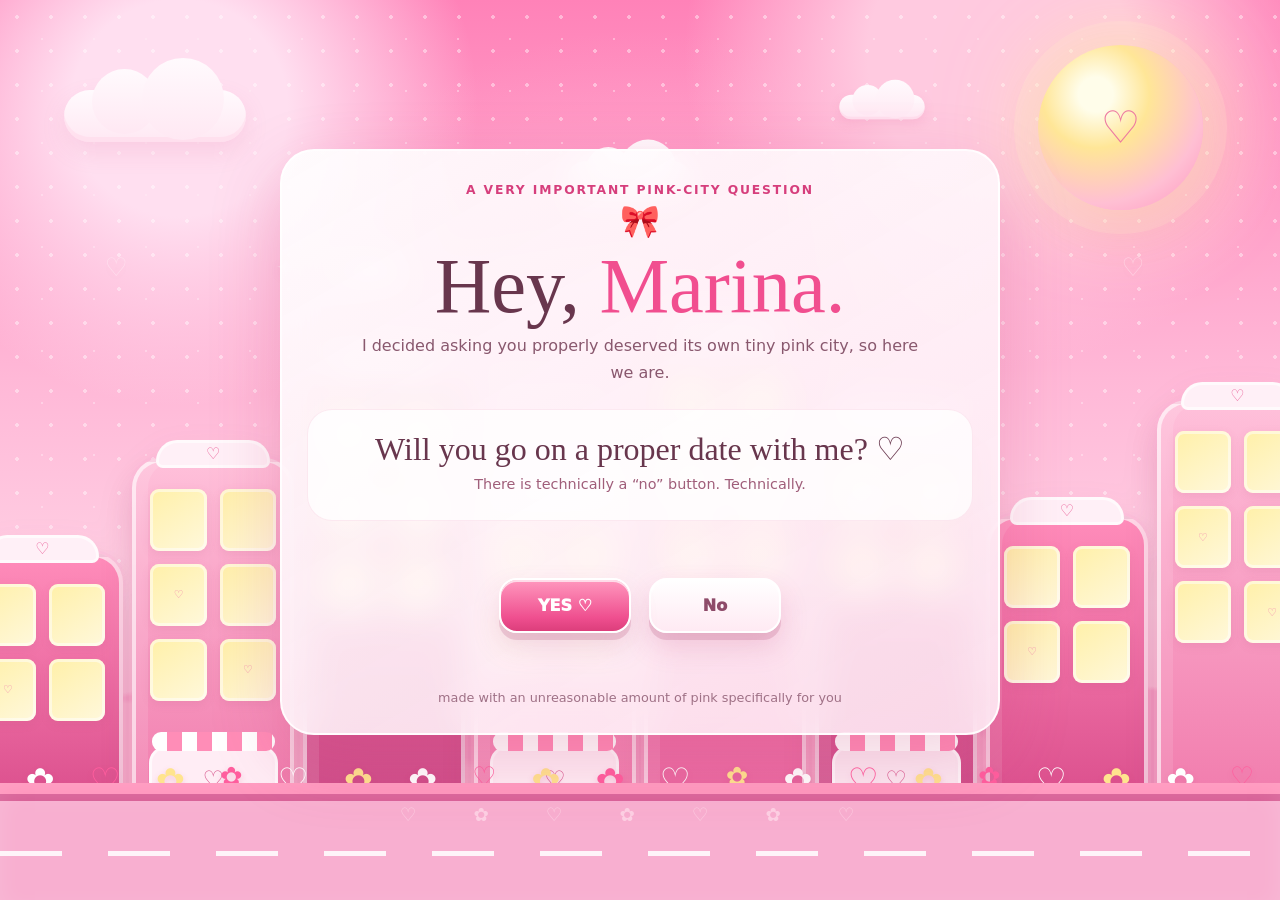
==== commit 7c14581c: "Make Marina date page pinker and enlarge message button" ====
--- a/date/index.html
+++ b/date/index.html
@@ -1,7 +1,7 @@
 <!doctype html><html lang="en"><head><meta charset="utf-8"><meta name="viewport" content="width=device-width,initial-scale=1,viewport-fit=cover"><meta name="theme-color" content="#ff8fbd"><title>Marina, a proper date? ♡</title><style>
-*{box-sizing:border-box}body{margin:0;min-height:100vh;overflow-x:hidden;font-family:Inter,ui-rounded,system-ui,-apple-system,"Segoe UI",sans-serif;color:#68364d;background:#ffb7d3}button,input{font:inherit}button{cursor:pointer}.sky{position:fixed;inset:0;overflow:hidden;pointer-events:none;background:linear-gradient(#ff91c0,#ffd0e1 52%,#ffb0cf);z-index:0}.sun{position:absolute;right:6vw;top:5vh;width:150px;height:150px;border-radius:50%;background:radial-gradient(circle at 35% 30%,#fffde8 0 12%,#ffe48f 38%,#ffbac8 76%);box-shadow:0 0 0 22px #fff1b721,0 0 80px #ffe796aa}.sun:after{content:"♡";position:absolute;inset:0;display:grid;place-items:center;color:#ed79a1;font-size:2.8rem}.cloud{position:absolute;width:170px;height:48px;border-radius:50px;background:#fff9fccc}.cloud:before,.cloud:after{content:"";position:absolute;border-radius:50%;background:inherit}.cloud:before{width:65px;height:65px;left:28px;bottom:8px}.cloud:after{width:82px;height:82px;right:22px;bottom:2px}.c1{left:5vw;top:10vh}.c2{left:43vw;top:18vh;transform:scale(.65)}.city{position:absolute;left:-3vw;right:-3vw;bottom:11vh;height:50vh;display:flex;align-items:end;justify-content:center;gap:.7vw}.b{position:relative;width:13vw;min-width:85px;max-width:180px;border:4px solid #ffffff8c;border-bottom:0;border-radius:28px 28px 0 0;background:linear-gradient(#fa80b0,#d9508b);box-shadow:inset 12px 0 #ffffff14,0 18px 34px #92335a22}.b:nth-child(even){background:linear-gradient(#ffb1d0,#ee75a8)}.b:nth-child(3n){background:linear-gradient(#e96aa5,#c74b86)}.b1{height:52%}.b2{height:72%}.b3{height:90%}.b4{height:64%}.b5{height:96%}.b6{height:78%}.b7{height:60%}.b8{height:84%}.roof{position:absolute;left:13%;right:13%;top:-22px;height:28px;border-radius:22px 22px 7px 7px;background:#fff0f7;border:3px solid #ffffffaa}.roof:after{content:"♡";position:absolute;left:50%;top:1px;transform:translateX(-50%);color:#e95e98;font-weight:900}.wins{display:grid;grid-template-columns:repeat(2,1fr);gap:13px;padding:27px 14px}.w{aspect-ratio:1/1.1;border-radius:8px;background:linear-gradient(145deg,#ffe88f,#fff4cd);box-shadow:inset 0 0 0 3px #ffffff66}.shop{position:absolute;left:8%;right:8%;bottom:0;height:55px;border-radius:17px 17px 0 0;background:#fff5faee;border:3px solid #ffffffaa;border-bottom:0}.shop:before{content:"";position:absolute;left:0;right:0;top:-17px;height:19px;border-radius:9px;background:repeating-linear-gradient(90deg,#fff 0 15px,#ff8db7 15px 30px)}.shop:after{content:"♡";position:absolute;left:50%;bottom:7px;transform:translateX(-50%);color:#d85b90;font-size:1.5rem}.flowers{position:absolute;left:0;right:0;bottom:11vh;height:65px;display:flex;justify-content:space-around;align-items:end}.f{font-size:30px;color:#fff;text-shadow:0 3px 7px #c93d7733}.f:nth-child(2n){color:#ff5e9e}.f:nth-child(3n){color:#ffe48e}.road{position:absolute;left:0;right:0;bottom:0;height:13vh;background:linear-gradient(#ed8db6 0 9%,#d66b9c 9% 15%,#f6a6c8 15%)}.road:after{content:"";position:absolute;left:0;right:0;top:58%;height:5px;background:repeating-linear-gradient(90deg,#ffffffdd 0 62px,transparent 62px 108px)}main{position:relative;z-index:2;min-height:100vh;display:grid;place-items:center;padding:32px 16px 48px}.card{width:min(720px,100%);padding:32px 25px 28px;border:2px solid #ffffffdd;border-radius:34px;background:linear-gradient(150deg,#ffffffe8,#ffedf6d9);backdrop-filter:blur(17px);box-shadow:0 24px 70px #c63f783c}.step{display:none}.step.show{display:block;animation:in .35s ease}@keyframes in{from{opacity:0;transform:translateY(12px)}}.mini{text-align:center;color:#d63e7c;font-weight:900;font-size:.77rem;letter-spacing:.15em;text-transform:uppercase}.bow{text-align:center;font-size:2rem;margin:5px}h1,h2{text-align:center;font-family:Georgia,"Times New Roman",serif;font-weight:500}h1{font-size:clamp(2.5rem,7vw,4.9rem);line-height:.96;margin:8px 0 10px}h2{font-size:clamp(2rem,6vw,3.3rem);margin:8px 0}h1 span,h2 span{color:#f14e8f}.sub,.copy{text-align:center;max-width:580px;margin:0 auto;color:#89586e;line-height:1.65}.q{margin:23px auto 15px;padding:20px;border-radius:25px;background:#ffffffc7;border:1px solid #e65c931f;text-align:center}.qtext{font:500 clamp(1.45rem,4vw,2rem) Georgia,"Times New Roman",serif}.tease{min-height:24px;margin-top:8px;color:#a05e7a;font-size:.9rem}.answers{min-height:138px;display:flex;align-items:center;justify-content:center;gap:18px;flex-wrap:wrap}.btn,.option,.message,.close{position:relative;border:2px solid #fff;border-radius:18px;font-weight:950;box-shadow:0 7px 0 #a737672f,0 14px 28px #b83d702d,inset 0 2px 0 #ffffffaa;transition:.16s}.btn{padding:16px 29px;min-width:132px}.yes{color:#fff;background:linear-gradient(#ff98be,#ef4f8f 74%,#dc3e7b);transform:scale(var(--s,1));z-index:3}.no{color:#8e4b69;background:linear-gradient(#fff,#ffeaf3)}button:hover{filter:brightness(1.035);transform:translateY(-2px)}button:active{transform:translateY(5px);box-shadow:0 2px 0 #a737672f,0 7px 15px #b83d7025}.yes:hover{transform:scale(var(--s,1)) translateY(-2px)}.yes:active{transform:scale(var(--s,1)) translateY(5px)}.datebox{max-width:420px;margin:20px auto 0;padding:19px;border-radius:23px;background:#ffffffcc;border:1px solid #e2578d22}.datebox label{display:block;margin-bottom:8px;color:#aa587c;font-size:.86rem;font-weight:900}.datebox input{width:100%;padding:15px;border-radius:16px;border:1.5px solid #efacc9;background:#fff;color:#68364d}.next{width:100%;margin-top:13px;padding:15px;border:2px solid #fff;border-radius:17px;color:#fff;font-weight:950;background:linear-gradient(#ff98be,#ef4f8f 74%,#dc3e7b);box-shadow:0 7px 0 #a737672f,0 14px 28px #b83d702d}.next:disabled{opacity:.45;cursor:not-allowed}.options{display:grid;grid-template-columns:repeat(2,1fr);gap:14px;margin-top:18px}.option{min-height:120px;padding:18px;text-align:left;color:#68364d;background:linear-gradient(#fff,#fff0f7)}.option.selected{background:linear-gradient(#ffe5ef,#ffd5e4);border-color:#f36f9f;box-shadow:0 7px 0 #ca457b42,0 0 0 4px #f16e9f1c}.option .ic{display:block;font-size:1.6rem;margin-bottom:6px}.option strong,.option small{display:block}.option small{margin-top:5px;color:#996a80;line-height:1.4}.summary{max-width:500px;margin:19px auto 0;padding:18px;border-radius:22px;background:#ffffffcc;border:1px solid #dd518b22;text-align:center;line-height:1.7}.summary strong{color:#ef4f8f}.hearts{text-align:center;margin-top:15px;color:#ef5f98;font-size:1.5rem;letter-spacing:7px}.tiny{text-align:center;margin-top:16px;color:#9f7186;font-size:.8rem}.message{display:none;position:fixed;z-index:45;top:24px;right:24px;padding:12px 16px;color:#924a69;background:linear-gradient(#fff,#ffe4ef);border-radius:17px}.message.show{display:inline-flex;align-items:center;gap:7px;animation:in .3s ease}.badge{position:absolute;right:-9px;bottom:-9px;min-width:24px;height:24px;padding:0 6px;display:grid;place-items:center;border-radius:50px;background:#e2293f;color:#fff;border:3px solid #fff;font-size:.78rem;box-shadow:0 4px 10px #8b1c2f44}.badge.read{display:none}.modal{position:fixed;inset:0;z-index:60;display:none;align-items:center;justify-content:center;padding:18px;background:#642b454f;backdrop-filter:blur(8px)}.modal.show{display:flex}.paper{position:relative;width:min(520px,100%);padding:52px 32px 30px;border-radius:8px 8px 20px 20px;background:repeating-linear-gradient(180deg,#d67c9b1c 0 1px,transparent 1px 32px),linear-gradient(145deg,#fffaf4,#fff1f6);border:2px solid #fff;box-shadow:0 28px 90px #5c243e4d}.paper:after{content:"♡";position:absolute;right:24px;bottom:20px;width:50px;height:50px;border-radius:50%;display:grid;place-items:center;background:#e85891;color:#fff;font-size:1.4rem;box-shadow:0 5px 0 #c94178}.close{position:absolute;right:13px;top:12px;width:42px;height:42px;background:linear-gradient(#fff,#ffe5ef);color:#9c4b6d}.to{font:1.5rem Georgia,"Times New Roman",serif;color:#8d4867;margin-bottom:20px}.letter{font:1.08rem/1.85 Georgia,"Times New Roman",serif;color:#70465a}.letter p{margin:0 0 15px}.letter strong{color:#d94782}.sign{margin-top:18px;font:italic 1.08rem Georgia,"Times New Roman",serif;color:#a34e72}.burst{position:fixed;z-index:70;pointer-events:none;font-size:21px;animation:burst .9s ease-out forwards}@keyframes burst{to{transform:translate(var(--x),var(--y)) rotate(var(--r)) scale(1.5);opacity:0}}@media(max-width:650px){.card{padding:27px 15px 23px}.options{grid-template-columns:1fr}.city{left:-8vw;right:-8vw;height:46vh}.b{min-width:70px}.wins{gap:8px;padding:20px 8px}.sun{width:105px;height:105px}.message{top:14px;right:14px;padding:10px 12px;font-size:.82rem}.paper{padding:48px 20px 26px}}
-</style></head><body><div class="sky"><div class="sun"></div><div class="cloud c1"></div><div class="cloud c2"></div><div class="city">
-<div class="b b1"><div class="roof"></div><div class="wins"><i class="w"></i><i class="w"></i><i class="w"></i><i class="w"></i></div></div><div class="b b2"><div class="roof"></div><div class="wins"><i class="w"></i><i class="w"></i><i class="w"></i><i class="w"></i><i class="w"></i><i class="w"></i></div><div class="shop"></div></div><div class="b b3"><div class="roof"></div><div class="wins"><i class="w"></i><i class="w"></i><i class="w"></i><i class="w"></i><i class="w"></i><i class="w"></i></div></div><div class="b b4"><div class="roof"></div><div class="wins"><i class="w"></i><i class="w"></i><i class="w"></i><i class="w"></i></div><div class="shop"></div></div><div class="b b5"><div class="roof"></div><div class="wins"><i class="w"></i><i class="w"></i><i class="w"></i><i class="w"></i><i class="w"></i><i class="w"></i></div></div><div class="b b6"><div class="roof"></div><div class="wins"><i class="w"></i><i class="w"></i><i class="w"></i><i class="w"></i></div><div class="shop"></div></div><div class="b b7"><div class="roof"></div><div class="wins"><i class="w"></i><i class="w"></i><i class="w"></i><i class="w"></i></div></div><div class="b b8"><div class="roof"></div><div class="wins"><i class="w"></i><i class="w"></i><i class="w"></i><i class="w"></i><i class="w"></i><i class="w"></i></div></div></div><div class="flowers"><span class="f">✿</span><span class="f">✿</span><span class="f">✿</span><span class="f">✿</span><span class="f">✿</span><span class="f">✿</span><span class="f">✿</span><span class="f">✿</span><span class="f">✿</span><span class="f">✿</span><span class="f">✿</span><span class="f">✿</span></div><div class="road"></div></div>
+*{box-sizing:border-box}body{margin:0;min-height:100vh;overflow-x:hidden;font-family:Inter,ui-rounded,system-ui,-apple-system,"Segoe UI",sans-serif;color:#68364d;background:#ff98c4}button,input{font:inherit}button{cursor:pointer}.sky{position:fixed;inset:0;overflow:hidden;pointer-events:none;background:radial-gradient(circle at 14% 12%,#ffdff0 0 8%,transparent 22%),radial-gradient(circle at 78% 6%,#ffcae0 0 10%,transparent 24%),radial-gradient(circle at 50% 46%,#ffc1dc55 0 18%,transparent 48%),linear-gradient(#ff82b8 0%,#ffb8d7 42%,#ffd2e5 67%,#ff9fc8 100%);z-index:0}.sky:before{content:"";position:absolute;inset:0;opacity:.42;background-image:radial-gradient(#fff 1.7px,transparent 1.7px),radial-gradient(#ffeff7 1.3px,transparent 1.3px);background-size:34px 34px,52px 52px;background-position:0 0,16px 13px}.sky:after{content:"♡   ✦   ♡   ✿   ♡   ✦   ♡";position:absolute;left:4vw;right:4vw;top:28%;text-align:center;white-space:pre;letter-spacing:2.4vw;color:#fff7fb;font-size:clamp(18px,2vw,30px);opacity:.42;text-shadow:0 4px 14px #d94f8a44}.sun{position:absolute;right:6vw;top:5vh;width:165px;height:165px;border-radius:50%;background:radial-gradient(circle at 35% 30%,#fffdea 0 11%,#ffe697 34%,#ffbfd3 69%,#ff91bd 100%);box-shadow:0 0 0 24px #fff3c526,0 0 96px #ffe79dbb,0 18px 45px #d94d8c24}.sun:after{content:"♡";position:absolute;inset:0;display:grid;place-items:center;color:#ed79a1;font-size:2.8rem}.cloud{position:absolute;width:182px;height:52px;border-radius:50px;background:linear-gradient(#fffafd,#ffe8f3);box-shadow:0 10px 25px #d64c8920,inset 0 -5px 0 #ffbad733}.cloud:before,.cloud:after{content:"";position:absolute;border-radius:50%;background:inherit}.cloud:before{width:65px;height:65px;left:28px;bottom:8px}.cloud:after{width:82px;height:82px;right:22px;bottom:2px}.c1{left:5vw;top:10vh}.c2{left:42vw;top:17vh;transform:scale(.68)}.c3{right:24vw;top:9vh;transform:scale(.47)}.c4{left:22vw;top:28vh;transform:scale(.42);opacity:.75}.hills{position:absolute;left:-6vw;right:-6vw;bottom:10vh;height:34vh;background:radial-gradient(ellipse at 8% 100%,#ffb8d5 0 25%,transparent 26%),radial-gradient(ellipse at 29% 100%,#fca3ca 0 30%,transparent 31%),radial-gradient(ellipse at 52% 100%,#ffafd1 0 34%,transparent 35%),radial-gradient(ellipse at 76% 100%,#f99bc5 0 29%,transparent 30%),radial-gradient(ellipse at 96% 100%,#ffb9d6 0 26%,transparent 27%);opacity:.75}.city{position:absolute;left:-3vw;right:-3vw;bottom:11vh;height:53vh;display:flex;align-items:end;justify-content:center;gap:.7vw;filter:drop-shadow(0 14px 16px #aa3a6a18)}.b{position:relative;width:13vw;min-width:85px;max-width:180px;border:4px solid #ffffffa8;border-bottom:0;border-radius:30px 30px 0 0;background:linear-gradient(#ff8cba,#db4f8d);box-shadow:inset 12px 0 #ffffff1b,0 18px 34px #92335a22,0 0 0 3px #ffb8d52e}.b:nth-child(even){background:linear-gradient(#ffc0da,#f17cad)}.b:nth-child(3n){background:linear-gradient(#f179ad,#cf4d89)}.b:nth-child(5n){background:linear-gradient(#ff9cc6,#e968a0)}.b1{height:52%}.b2{height:72%}.b3{height:90%}.b4{height:64%}.b5{height:96%}.b6{height:78%}.b7{height:60%}.b8{height:84%}.roof{position:absolute;left:13%;right:13%;top:-22px;height:28px;border-radius:22px 22px 7px 7px;background:#fff0f7;border:3px solid #ffffffaa}.roof:after{content:"♡";position:absolute;left:50%;top:1px;transform:translateX(-50%);color:#e95e98;font-weight:900}.wins{display:grid;grid-template-columns:repeat(2,1fr);gap:13px;padding:27px 14px}.w{position:relative;aspect-ratio:1/1.1;border-radius:9px;background:linear-gradient(145deg,#fff0a8,#fff8dc);box-shadow:inset 0 0 0 3px #ffffff80,0 3px 10px #b54b7521}.w:nth-child(3n):after{content:"♡";position:absolute;inset:0;display:grid;place-items:center;color:#f184ad;font-size:.68rem;font-style:normal}.shop{position:absolute;left:8%;right:8%;bottom:0;height:55px;border-radius:17px 17px 0 0;background:#fff5faee;border:3px solid #ffffffaa;border-bottom:0}.shop:before{content:"";position:absolute;left:0;right:0;top:-17px;height:19px;border-radius:9px;background:repeating-linear-gradient(90deg,#fff 0 15px,#ff8db7 15px 30px)}.shop:after{content:"♡";position:absolute;left:50%;bottom:7px;transform:translateX(-50%);color:#d85b90;font-size:1.5rem}.flowers{position:absolute;left:0;right:0;bottom:11vh;height:82px;display:flex;justify-content:space-around;align-items:end;padding:0 8px;text-shadow:0 4px 9px #c93d7733}.f{font-size:35px;color:#fff;text-shadow:0 3px 7px #c93d7733;transform-origin:bottom center}.f:nth-child(4n){font-size:27px;transform:translateY(-9px)}.f:nth-child(2n){color:#ff5e9e}.f:nth-child(3n){color:#ffe48e}.road{position:absolute;left:0;right:0;bottom:0;height:13vh;background:linear-gradient(#ff91ba 0 9%,#d85e95 9% 15%,#f8afd0 15% 100%);box-shadow:inset 0 10px 24px #ffffff24}.road:before{content:"♡     ✿     ♡     ✿     ♡     ✿     ♡";position:absolute;left:0;right:0;top:18%;text-align:center;color:#ffdbea;font-size:1.15rem;letter-spacing:2vw;opacity:.78}.road:after{content:"";position:absolute;left:0;right:0;top:58%;height:5px;background:repeating-linear-gradient(90deg,#ffffffdd 0 62px,transparent 62px 108px)}main{position:relative;z-index:2;min-height:100vh;display:grid;place-items:center;padding:32px 16px 48px}.card{width:min(720px,100%);padding:32px 25px 28px;border:2px solid #ffffffdd;border-radius:34px;background:linear-gradient(150deg,#ffffffe8,#ffedf6d9);backdrop-filter:blur(17px);box-shadow:0 24px 70px #c63f783c}.step{display:none}.step.show{display:block;animation:in .35s ease}@keyframes in{from{opacity:0;transform:translateY(12px)}}.mini{text-align:center;color:#d63e7c;font-weight:900;font-size:.77rem;letter-spacing:.15em;text-transform:uppercase}.bow{text-align:center;font-size:2rem;margin:5px}h1,h2{text-align:center;font-family:Georgia,"Times New Roman",serif;font-weight:500}h1{font-size:clamp(2.5rem,7vw,4.9rem);line-height:.96;margin:8px 0 10px}h2{font-size:clamp(2rem,6vw,3.3rem);margin:8px 0}h1 span,h2 span{color:#f14e8f}.sub,.copy{text-align:center;max-width:580px;margin:0 auto;color:#89586e;line-height:1.65}.q{margin:23px auto 15px;padding:20px;border-radius:25px;background:#ffffffc7;border:1px solid #e65c931f;text-align:center}.qtext{font:500 clamp(1.45rem,4vw,2rem) Georgia,"Times New Roman",serif}.tease{min-height:24px;margin-top:8px;color:#a05e7a;font-size:.9rem}.answers{min-height:138px;display:flex;align-items:center;justify-content:center;gap:18px;flex-wrap:wrap}.btn,.option,.message,.close{position:relative;border:2px solid #fff;border-radius:18px;font-weight:950;box-shadow:0 7px 0 #a737672f,0 14px 28px #b83d702d,inset 0 2px 0 #ffffffaa;transition:.16s}.btn{padding:16px 29px;min-width:132px}.yes{color:#fff;background:linear-gradient(#ff98be,#ef4f8f 74%,#dc3e7b);transform:scale(var(--s,1));z-index:3}.no{color:#8e4b69;background:linear-gradient(#fff,#ffeaf3)}button:hover{filter:brightness(1.035);transform:translateY(-2px)}button:active{transform:translateY(5px);box-shadow:0 2px 0 #a737672f,0 7px 15px #b83d7025}.yes:hover{transform:scale(var(--s,1)) translateY(-2px)}.yes:active{transform:scale(var(--s,1)) translateY(5px)}.datebox{max-width:420px;margin:20px auto 0;padding:19px;border-radius:23px;background:#ffffffcc;border:1px solid #e2578d22}.datebox label{display:block;margin-bottom:8px;color:#aa587c;font-size:.86rem;font-weight:900}.datebox input{width:100%;padding:15px;border-radius:16px;border:1.5px solid #efacc9;background:#fff;color:#68364d}.next{width:100%;margin-top:13px;padding:15px;border:2px solid #fff;border-radius:17px;color:#fff;font-weight:950;background:linear-gradient(#ff98be,#ef4f8f 74%,#dc3e7b);box-shadow:0 7px 0 #a737672f,0 14px 28px #b83d702d}.next:disabled{opacity:.45;cursor:not-allowed}.options{display:grid;grid-template-columns:repeat(2,1fr);gap:14px;margin-top:18px}.option{min-height:120px;padding:18px;text-align:left;color:#68364d;background:linear-gradient(#fff,#fff0f7)}.option.selected{background:linear-gradient(#ffe5ef,#ffd5e4);border-color:#f36f9f;box-shadow:0 7px 0 #ca457b42,0 0 0 4px #f16e9f1c}.option .ic{display:block;font-size:1.6rem;margin-bottom:6px}.option strong,.option small{display:block}.option small{margin-top:5px;color:#996a80;line-height:1.4}.summary{max-width:500px;margin:19px auto 0;padding:18px;border-radius:22px;background:#ffffffcc;border:1px solid #dd518b22;text-align:center;line-height:1.7}.summary strong{color:#ef4f8f}.hearts{text-align:center;margin-top:15px;color:#ef5f98;font-size:1.5rem;letter-spacing:7px}.tiny{text-align:center;margin-top:16px;color:#9f7186;font-size:.8rem}.message{display:none;position:fixed;z-index:45;top:26px;right:28px;padding:18px 25px;min-height:60px;color:#8f4566;background:linear-gradient(#fff,#ffe2ef 72%,#ffd2e4);border-radius:22px;font-size:1.08rem;letter-spacing:.01em;border-width:3px;box-shadow:0 8px 0 #a7376738,0 18px 34px #a734672c,inset 0 2px 0 #fff}.message:after{content:"♡";font-size:1.1rem;color:#e75590;margin-left:2px}.message.show{display:inline-flex;align-items:center;gap:7px;animation:in .3s ease}.badge{position:absolute;right:-11px;bottom:-11px;min-width:30px;height:30px;padding:0 7px;display:grid;place-items:center;border-radius:50px;background:#e11f3d;color:#fff;border:4px solid #fff;font-size:.86rem;font-weight:950;box-shadow:0 5px 12px #8b1c2f55}.badge.read{display:none}.modal{position:fixed;inset:0;z-index:60;display:none;align-items:center;justify-content:center;padding:18px;background:#642b454f;backdrop-filter:blur(8px)}.modal.show{display:flex}.paper{position:relative;width:min(520px,100%);padding:52px 32px 30px;border-radius:8px 8px 20px 20px;background:repeating-linear-gradient(180deg,#d67c9b1c 0 1px,transparent 1px 32px),linear-gradient(145deg,#fffaf4,#fff1f6);border:2px solid #fff;box-shadow:0 28px 90px #5c243e4d}.paper:after{content:"♡";position:absolute;right:24px;bottom:20px;width:50px;height:50px;border-radius:50%;display:grid;place-items:center;background:#e85891;color:#fff;font-size:1.4rem;box-shadow:0 5px 0 #c94178}.close{position:absolute;right:13px;top:12px;width:42px;height:42px;background:linear-gradient(#fff,#ffe5ef);color:#9c4b6d}.to{font:1.5rem Georgia,"Times New Roman",serif;color:#8d4867;margin-bottom:20px}.letter{font:1.08rem/1.85 Georgia,"Times New Roman",serif;color:#70465a}.letter p{margin:0 0 15px}.letter strong{color:#d94782}.sign{margin-top:18px;font:italic 1.08rem Georgia,"Times New Roman",serif;color:#a34e72}.burst{position:fixed;z-index:70;pointer-events:none;font-size:21px;animation:burst .9s ease-out forwards}@keyframes burst{to{transform:translate(var(--x),var(--y)) rotate(var(--r)) scale(1.5);opacity:0}}@media(max-width:650px){.card{padding:27px 15px 23px}.options{grid-template-columns:1fr}.city{left:-8vw;right:-8vw;height:49vh}.b{min-width:70px}.wins{gap:8px;padding:20px 8px}.sun{width:118px;height:118px;right:4vw}.message{top:14px;right:14px;padding:15px 19px;min-height:54px;font-size:.94rem;border-radius:19px}.badge{min-width:28px;height:28px;right:-8px;bottom:-8px}.paper{padding:48px 20px 26px}}
+</style></head><body><div class="sky"><div class="sun"></div><div class="cloud c1"></div><div class="cloud c2"></div><div class="cloud c3"></div><div class="cloud c4"></div><div class="hills"></div><div class="city">
+<div class="b b1"><div class="roof"></div><div class="wins"><i class="w"></i><i class="w"></i><i class="w"></i><i class="w"></i></div></div><div class="b b2"><div class="roof"></div><div class="wins"><i class="w"></i><i class="w"></i><i class="w"></i><i class="w"></i><i class="w"></i><i class="w"></i></div><div class="shop"></div></div><div class="b b3"><div class="roof"></div><div class="wins"><i class="w"></i><i class="w"></i><i class="w"></i><i class="w"></i><i class="w"></i><i class="w"></i></div></div><div class="b b4"><div class="roof"></div><div class="wins"><i class="w"></i><i class="w"></i><i class="w"></i><i class="w"></i></div><div class="shop"></div></div><div class="b b5"><div class="roof"></div><div class="wins"><i class="w"></i><i class="w"></i><i class="w"></i><i class="w"></i><i class="w"></i><i class="w"></i></div></div><div class="b b6"><div class="roof"></div><div class="wins"><i class="w"></i><i class="w"></i><i class="w"></i><i class="w"></i></div><div class="shop"></div></div><div class="b b7"><div class="roof"></div><div class="wins"><i class="w"></i><i class="w"></i><i class="w"></i><i class="w"></i></div></div><div class="b b8"><div class="roof"></div><div class="wins"><i class="w"></i><i class="w"></i><i class="w"></i><i class="w"></i><i class="w"></i><i class="w"></i></div></div></div><div class="flowers"><span class="f">✿</span><span class="f">♡</span><span class="f">✿</span><span class="f">✿</span><span class="f">♡</span><span class="f">✿</span><span class="f">✿</span><span class="f">♡</span><span class="f">✿</span><span class="f">✿</span><span class="f">♡</span><span class="f">✿</span><span class="f">✿</span><span class="f">♡</span><span class="f">✿</span><span class="f">✿</span><span class="f">♡</span><span class="f">✿</span><span class="f">✿</span><span class="f">♡</span></div><div class="road"></div></div>
 <button class="message" id="message" type="button" aria-haspopup="dialog" aria-label="1 new message">💌 New message<span class="badge" id="badge">1</span></button><main><section class="card"><div class="step show" id="s1"><div class="mini">a very important pink-city question</div><div class="bow">🎀</div><h1>Hey, <span>Marina.</span></h1><p class="sub">I decided asking you properly deserved its own tiny pink city, so here we are.</p><div class="q"><div class="qtext">Will you go on a proper date with me? ♡</div><div class="tease" id="tease">There is technically a “no” button. Technically.</div></div><div class="answers"><button class="btn yes" id="yes">YES ♡</button><button class="btn no" id="no">No</button></div><div class="tiny">made with an unreasonable amount of pink specifically for you</div></div>
 <div class="step" id="s2"><div class="bow">💗 🎀 💗</div><h2>YAY! <span>You said yes.</span></h2><p class="copy">Pick the day that works best for you.</p><div class="datebox"><label for="date">Choose our date ♡</label><input id="date" type="date"><button class="next" id="next" disabled>Next: pick the vibe ♡</button></div></div>
 <div class="step" id="s3"><div class="bow">🌷 💕 🌷</div><h2>Pick the <span>date vibe.</span></h2><p class="copy">No spoilers. Pick what sounds cutest and I’ll handle the actual plan.</p><div class="options"><button class="option" data-v="Something outdoors"><span class="ic">🌷</span><strong>Something Outdoors</strong><small>Fresh air, cute views, walking around.</small></button><button class="option" data-v="Something cozy indoors"><span class="ic">🎀</span><strong>Something Cozy Indoors</strong><small>Comfortable, cute, weather-proof.</small></button><button class="option" data-v="Food + somewhere cute"><span class="ic">🍓</span><strong>Food + Somewhere Cute</strong><small>Good food first. The rest is a mystery.</small></button><button class="option" data-v="Something fun and active"><span class="ic">✨</span><strong>Something Fun & Active</strong><small>A little more doing, a little less sitting.</small></button><button class="option" data-v="Chill and talk"><span class="ic">💗</span><strong>Chill & Talk</strong><small>Relaxed, easy, plenty of time together.</small></button><button class="option" data-v="Surprise me"><span class="ic">🎁</span><strong>Surprise Me</strong><small>You pick the day. I pick everything else.</small></button></div><button class="next" id="lock" disabled>Lock it in ♡</button></div>
@@ -9,4 +9,4 @@
 <div class="modal" id="modal" role="dialog" aria-modal="true" aria-labelledby="letterTitle"><article class="paper"><button class="close" id="close" aria-label="Close">×</button><div class="to" id="letterTitle">Marina ♡</div><div class="letter"><p>You actually said yes. <strong>Huge mistake.</strong></p><p>Too late now though. I’ve got a date to plan and this website is legally binding.</p><p>Can’t wait ♡</p></div><div class="sign">Andrew</div></article></div>
 <script>
 const $=id=>document.getElementById(id),s1=$('s1'),s2=$('s2'),s3=$('s3'),s4=$('s4'),yes=$('yes'),no=$('no'),tease=$('tease'),date=$('date'),next=$('next'),lock=$('lock'),summary=$('summary'),message=$('message'),badge=$('badge'),modal=$('modal'),close=$('close'),opts=[...document.querySelectorAll('.option')];let n=0,chosen='';const msgs=['Interesting choice. The YES button has filed an appeal.','Are you suuuure? It appears to be getting stronger.','Marina. The pink city is literally watching.','Okay, now you’re just feeding the YES button.','I fear YES may soon become the entire website.'];function show(a,b){a.classList.remove('show');b.classList.add('show')}function pop(x=innerWidth/2,y=innerHeight/2){for(let i=0;i<25;i++){let e=document.createElement('span');e.className='burst';e.textContent=['♡','♥','✿','✨'][i%4];e.style.left=x+'px';e.style.top=y+'px';e.style.setProperty('--x',(Math.random()*300-150)+'px');e.style.setProperty('--y',(Math.random()*300-160)+'px');e.style.setProperty('--r',(Math.random()*360)+'deg');document.body.appendChild(e);setTimeout(()=>e.remove(),950)}}no.onclick=()=>{n++;yes.style.setProperty('--s',Math.min(1+n*.28,3.1));tease.textContent=msgs[Math.min(n-1,msgs.length-1)];no.textContent=n<3?'No':n<5?'Still no':'...no?'};yes.onclick=e=>{pop(e.clientX,e.clientY);setTimeout(()=>show(s1,s2),250)};let t=new Date;t.setDate(t.getDate()+1);date.min=[t.getFullYear(),String(t.getMonth()+1).padStart(2,'0'),String(t.getDate()).padStart(2,'0')].join('-');date.onchange=()=>next.disabled=!date.value;next.onclick=()=>date.value&&show(s2,s3);opts.forEach(o=>o.onclick=()=>{opts.forEach(x=>x.classList.remove('selected'));o.classList.add('selected');chosen=o.dataset.v;lock.disabled=false});lock.onclick=e=>{if(!date.value||!chosen)return;let d=new Date(date.value+'T12:00:00'),pretty=d.toLocaleDateString(undefined,{weekday:'long',month:'long',day:'numeric',year:'numeric'});summary.innerHTML=`<strong>${pretty}</strong><br>${chosen}<br><br>Official status: extremely cute and 100% happening. ♡`;pop(e.clientX,e.clientY);setTimeout(()=>{show(s3,s4);message.classList.add('show')},250)};message.onclick=()=>{badge.classList.add('read');message.setAttribute('aria-label','New message');modal.classList.add('show');close.focus()};function shut(){modal.classList.remove('show');message.focus()}close.onclick=shut;modal.onclick=e=>{if(e.target===modal)shut()};document.addEventListener('keydown',e=>{if(e.key==='Escape'&&modal.classList.contains('show'))shut()});
-</script></body></html>
+</script></body></html>
